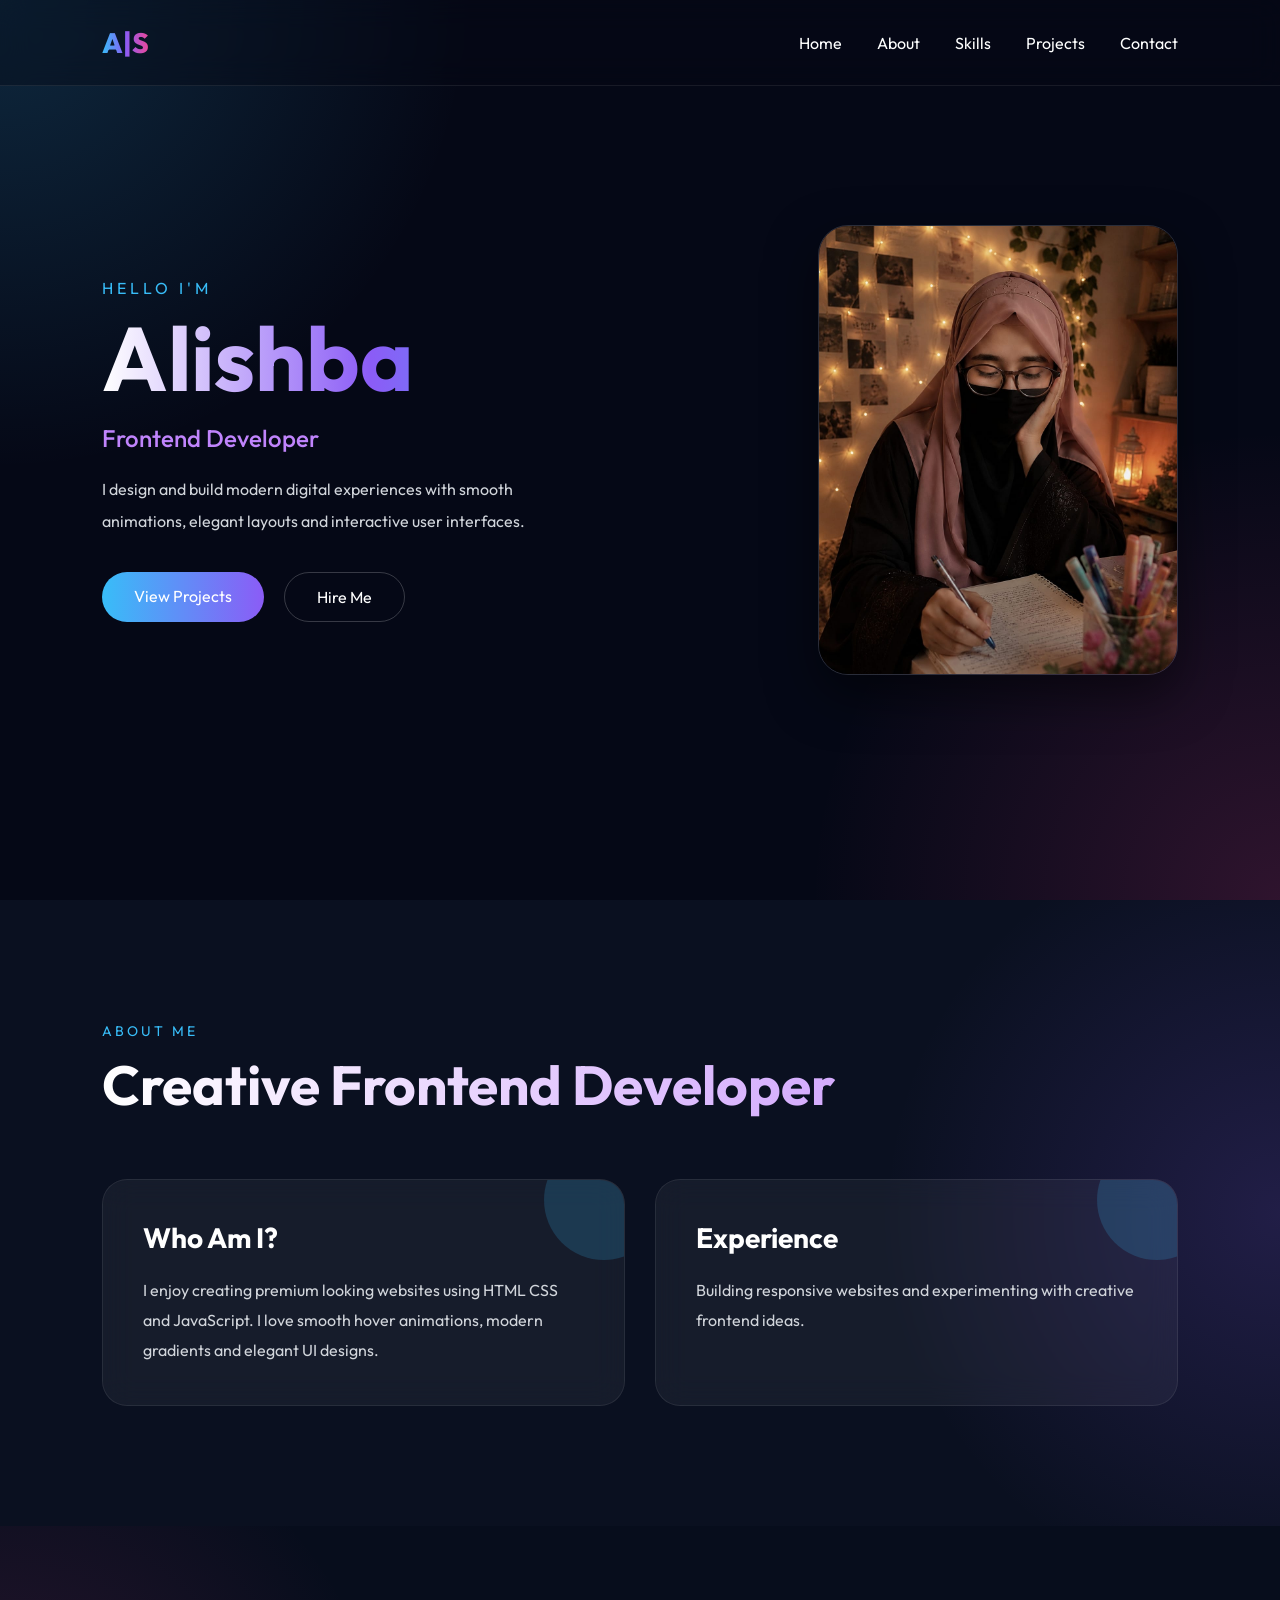
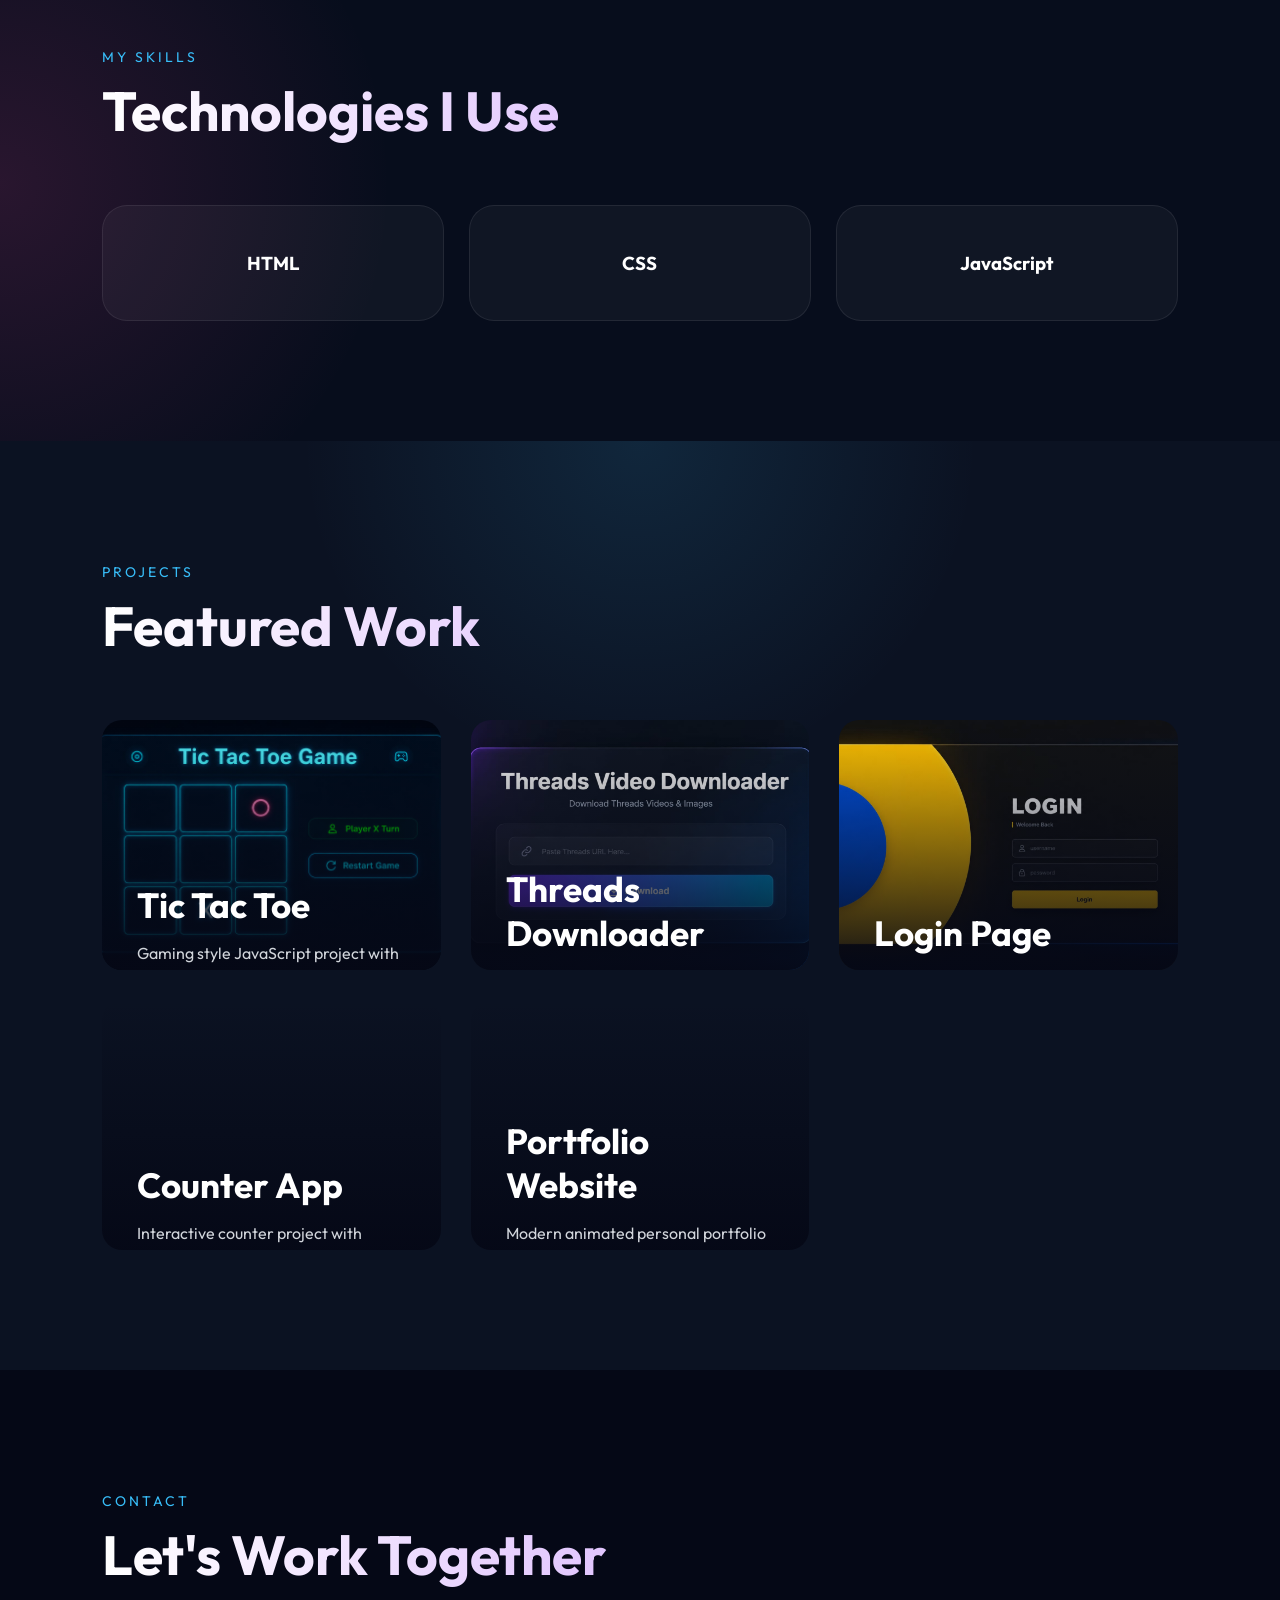
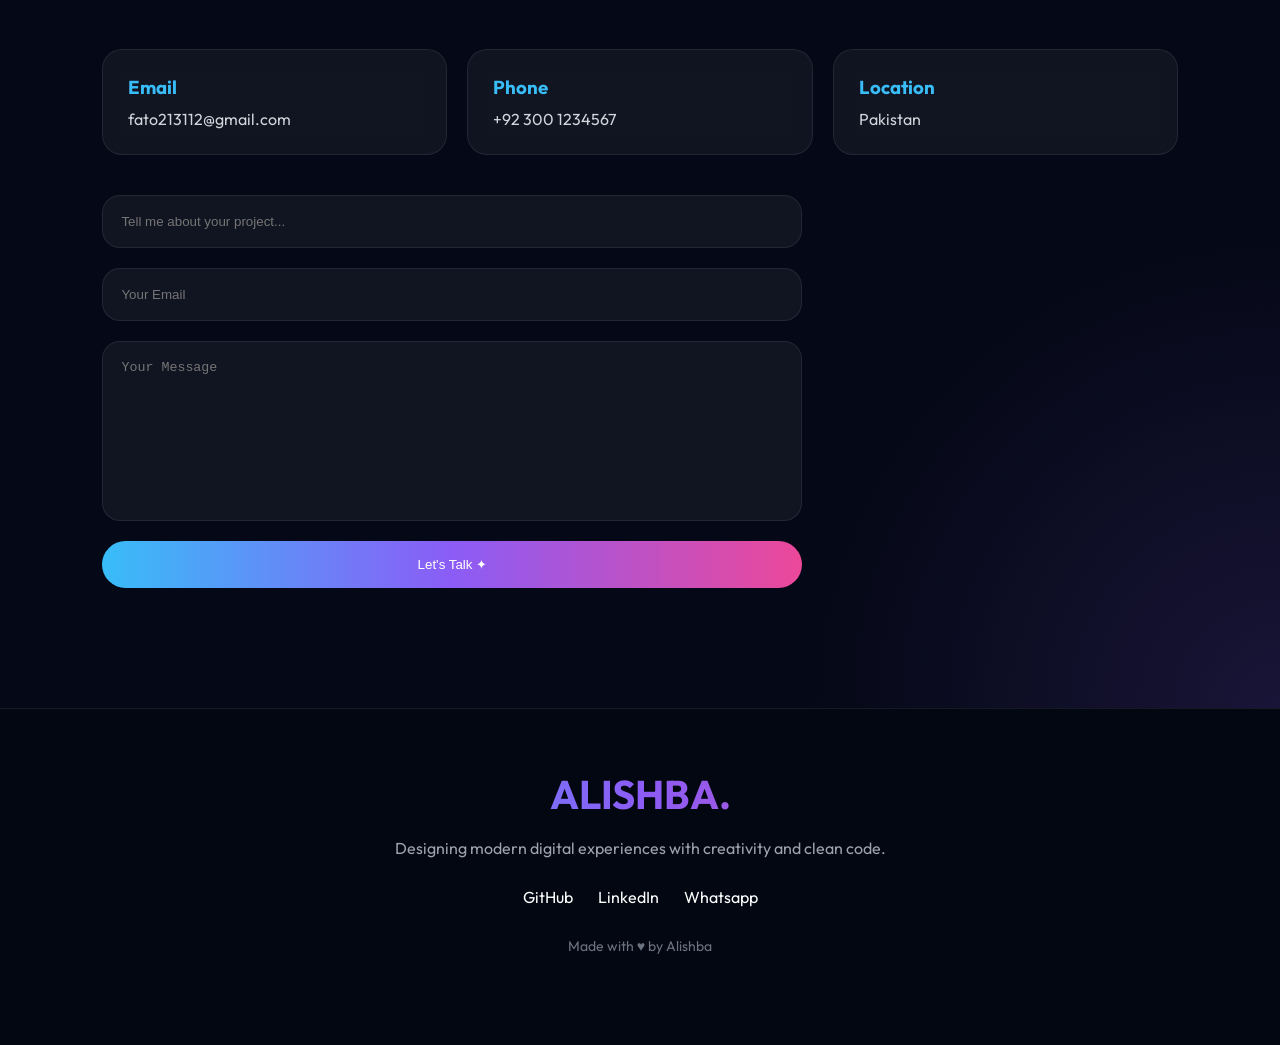
==== index.html @ 31138d95 "portfolio files added" ====
<!DOCTYPE html>
<html lang="en">
<head>
  <meta charset="UTF-8" />
  <meta name="viewport" content="width=device-width, initial-scale=1.0" />
  <title>Alishba Portfolio</title>

  <link rel="preconnect" href="https://fonts.googleapis.com">
  <link rel="preconnect" href="https://fonts.gstatic.com" crossorigin>
  <link href="https://fonts.googleapis.com/css2?family=Outfit:wght@300;400;500;600;700;800&display=swap" rel="stylesheet">

  <link rel="stylesheet" href="style.css" />
</head>
<body>

  <!-- BACKGROUND LINES -->
  <div class="grid-lines"></div>

  <!-- NAVBAR -->
  <nav>
    <h1 class="logo">A|S

</h1>

    <ul>
      <li><a href="#home">Home</a></li>
      <li><a href="#about">About</a></li>
      <li><a href="#skills">Skills</a></li>
      <li><a href="#projects">Projects</a></li>
      <li><a href="#contact">Contact</a></li>
    </ul>
  </nav>


  <!-- HERO -->
  <section class="hero" id="home">

    <div class="hero-text">
      <p class="small-text">HELLO I'M</p>

      <h1>Alishba</h1>

      <h2><span id="typing"></span></h2>

      <p class="hero-para">
        I design and build modern digital experiences with smooth animations,
        elegant layouts and interactive user interfaces.
      </p>

      <div class="hero-buttons">
        <a href="#projects" class="btn">View Projects</a>
        <a href="#contact" class="btn btn2">Hire Me</a>
      </div>
    </div>


    <div class="hero-image">
      <div class="image-box">
        <img src="image/portfolio img.jpeg" alt="portfolio image">
      </div>
    </div>

  </section>


  <!-- ABOUT -->
  <section class="about" id="about">

    <div class="section-title">
      <span>ABOUT ME</span>
      <h2>Creative Frontend Developer</h2>
    </div>

    <div class="about-container">

      <div class="about-card">
        <h3>Who Am I?</h3>

        <p>
          I enjoy creating premium looking websites using HTML CSS and JavaScript.
          I love smooth hover animations, modern gradients and elegant UI designs.
        </p>
      </div>


      <div class="about-card glass">
        <h3>Experience</h3>

        <p>
          Building responsive websites and experimenting with creative frontend ideas.
        </p>
      </div>

    </div>

  </section>


  <!-- SKILLS -->
  <section class="skills" id="skills">

    <div class="section-title">
      <span>MY SKILLS</span>
      <h2>Technologies I Use</h2>
    </div>


    <div class="skills-grid">

      <div class="skill-card">
        <h3>HTML</h3>
      </div>

      <div class="skill-card">
        <h3>CSS</h3>
      </div>

      <div class="skill-card">
        <h3>JavaScript</h3>
      </div>
    </div>

  </section>


  <!-- PROJECTS -->
  <section class="projects" id="projects">

    <div class="section-title">
      <span>PROJECTS</span>
      <h2>Featured Work</h2>
    </div>


    <div class="projects-grid">

      <div class="project-card card1">
        <div class="overlay"></div>

        <div class="project-content">
          <h3>Tic Tac Toe</h3>
          <p>Gaming style JavaScript project with modern UI.</p>
        </div>
      </div>


      <div class="project-card card2">
        <div class="overlay"></div>

        <div class="project-content">
          <h3>Threads Downloader</h3>
          <p>Responsive downloader application.</p>
        </div>
      </div>


      <div class="project-card card3">
        <div class="overlay"></div>

        <div class="project-content">
          <h3>Login Page</h3>
          <p>Glassmorphism authentication page.</p>
        </div>
      </div>


      <div class="project-card card4">
        <div class="overlay"></div>

        <div class="project-content">
          <h3>Counter App</h3>
          <p>Interactive counter project with smooth animations.</p>
        </div>
      </div>


      <div class="project-card card5">
        <div class="overlay"></div>

        <div class="project-content">
          <h3>Portfolio Website</h3>
          <p>Modern animated personal portfolio website.</p>
        </div>
      </div>

    </div>

  </section>


  <!-- CONTACT -->
  <section class="contact" id="contact">

    <div class="section-title">
      <span>CONTACT</span>
      <h2>Let's Work Together</h2>
    </div>

     <div class="contact-info">

    <div class="info-box">
        <h3>Email</h3>
        <p>fato213112@gmail.com</p>
    </div>

    <div class="info-box">
        <h3>Phone</h3>
        <p>+92 300 1234567</p>
    </div>

    <div class="info-box">
        <h3>Location</h3>
        <p>Pakistan</p>
    </div>

</div>
    <form class="contact-form" action="https://formsubmit.co/fato213112@gmail.com" method="POST">
      <input type="text" placeholder="Tell me about your project...">
      <input type="email" placeholder="Your Email">
      <textarea placeholder="Your Message"></textarea>

      <button type="submit">Let's Talk ✦</button>
    </form>

  </section>
  <footer>

    <h2>ALISHBA.</h2>

    <p>
        Designing modern digital experiences with creativity and clean code.
    </p>

    <div class="footer-links">

        <a href="">GitHub</a>
        <a href="">LinkedIn</a>
        <a href="">Whatsapp</a>

    </div>

    <p class="made">
        Made with ♥ by Alishba
    </p>

</footer>


  <script src="script.js"></script>
</body>
</html>
---- style.css ----
/* *{
    margin:0;
    padding:0;
    box-sizing:border-box;
}

html{
    scroll-behavior:smooth;
}

body{
    font-family:'Outfit',sans-serif;
    color:white;
    overflow-x:hidden;
    background:#050816;
} */


/* GRID LINES */

/* .grid-lines{
    position:fixed;
    width:100%;
    height:100%;
    background-image:
    linear-gradient(rgba(255,255,255,0.03) 1px, transparent 1px),
    linear-gradient(90deg, rgba(255,255,255,0.03) 1px, transparent 1px);

    background-size:60px 60px;

    z-index:-10;
} */


/* NAVBAR */

/* nav{
    width:100%;
    padding:25px 8%;

    display:flex;
    justify-content:space-between;
    align-items:center;

    position:fixed;
    top:0;

    backdrop-filter:blur(15px);

    background:rgba(5,8,22,0.4);

    border-bottom:1px solid rgba(255,255,255,0.08);

    z-index:1000;
}

.logo{
    font-size:28px;
    font-weight:800;

    background:linear-gradient(to right,#38bdf8,#8b5cf6,#ec4899);
    background-clip: text;
    -webkit-background-clip:text;
    -webkit-text-fill-color:transparent;
} */

/* nav ul{
    display:flex;
    gap:35px;
    list-style:none;
}

nav a{
    color:white;
    text-decoration:none;
    transition:0.4s;
    position:relative;
}

nav a::after{
    content:'';
    width:0%;
    height:2px;

    background:linear-gradient(to right,#38bdf8,#ec4899);

    position:absolute;
    left:0;
    bottom:-6px;

    transition:0.4s;
}

nav a:hover::after{ */
    /* width:100%; */
/* } */

/* nav a:hover{
    color:#38bdf8;
} */


/* HERO */

/* .hero{
    min-height:100vh;

    display:flex;
    justify-content:space-between;
    align-items:center;

    padding:120px 8%;

    background:
    radial-gradient(circle at top left, rgba(56,189,248,0.18), transparent 30%),
    radial-gradient(circle at bottom right, rgba(236,72,153,0.18), transparent 30%),
    #050816;
}

.hero-text{
    width:50%;
} */

/* .small-text{
    color:#38bdf8;
    letter-spacing:4px;
    margin-bottom:15px;
}

.hero-text h1{
    font-size:90px;
    line-height:90px;

    background:linear-gradient(to right,#ffffff,#8b5cf6,#38bdf8);
     background-clip: text;
    -webkit-background-clip:text;
    -webkit-text-fill-color:transparent;

    margin-bottom:20px;
}

.hero-text h2{
    color:#c084fc;
    margin-bottom:20px;
    font-weight:500;
}

.hero-para{
    width:85%;
    line-height:32px;
    color:#d1d5db;
    margin-bottom:35px;
}

.hero-buttons{
    display:flex;
    gap:20px;
}

.btn{
    padding:14px 32px;

    background:linear-gradient(to right,#38bdf8,#8b5cf6);

    border-radius:40px;

    text-decoration:none;
    color:white;

    transition:0.5s;

    position:relative;

    overflow:hidden;
}

.btn::before{
    content:'';

    width:0%;
    height:100%;

    background:rgba(255,255,255,0.15);

    position:absolute;
    top:0;
    left:-20%;

    transform:skewX(25deg);

    transition:0.6s;
}

.btn:hover::before{
    width:140%;
}

.btn:hover{
    transform:translateY(-8px) scale(1.05);

    box-shadow:0px 15px 35px rgba(56,189,248,0.35);
}

.btn2{
    background:transparent;
    border:1px solid rgba(255,255,255,0.2);
} */


/* HERO IMAGE */

/* .image-box{
    width:360px;
    height:450px;

    border-radius:30px;

    overflow:hidden;

    position:relative;

    transition:0.5s;

    border:1px solid rgba(255,255,255,0.15);

    box-shadow:0px 20px 50px rgba(0,0,0,0.5);
}

.image-box::before{
    content:'';

    position:absolute;
    inset:-3px;

    background:linear-gradient(45deg,#38bdf8,#8b5cf6,#ec4899);

    z-index:-1;

    filter:blur(20px);

    opacity:0;

    transition:0.5s;
}

.image-box:hover::before{
    opacity:1;
}

.image-box:hover{
    transform:translateY(-15px) rotate(-2deg);
}

.image-box img{
    width:100%;
    height:100%;
    object-fit:cover;
}
 */

/* SECTION COMMON */

/* section{
    padding:120px 8%;
}

.section-title span{
    color:#38bdf8;
    letter-spacing:3px;
    font-size:14px;
}

.section-title h2{
    font-size:55px;
    margin-top:10px;
    margin-bottom:60px;

    background:linear-gradient(to right,#ffffff,#c084fc);
    background-clip:text;
    -webkit-background-clip:text;
    -webkit-text-fill-color:transparent;
}
 */

/* ABOUT */

/* .about{
    background:
    radial-gradient(circle at right, rgba(139,92,246,0.18), transparent 30%),
    #0a1020;
}

.about-container{
    display:grid;
    grid-template-columns:repeat(auto-fit,minmax(300px,1fr));
    gap:30px;
}

.about-card{
    background:rgba(255,255,255,0.05);

    padding:40px;

    border-radius:25px;

    border:1px solid rgba(255,255,255,0.08);

    backdrop-filter:blur(15px);

    transition:0.5s;

    position:relative;

    overflow:hidden;
}

.about-card::before{
    content:'';

    position:absolute;

    width:120px;
    height:120px;

    background:rgba(56,189,248,0.18);

    border-radius:50%;

    top:-40px;
    right:-40px;

    transition:0.5s;
}

.about-card:hover::before{
    transform:scale(1.5);
}

.about-card:hover{
    transform:translateY(-12px);

    border-color:#38bdf8;
}

.about-card h3{
    margin-bottom:20px;
    font-size:28px;
}

.about-card p{
    color:#d1d5db;
    line-height:30px;
} */


/* SKILLS */

/* .skills{
    background:
    radial-gradient(circle at left, rgba(236,72,153,0.15), transparent 30%),
    #070d1c;
}

.skills-grid{
    display:grid;

    grid-template-columns:repeat(auto-fit,minmax(220px,1fr));

    gap:25px;
}

.skill-card{
    padding:45px;

    text-align:center;

    background:rgba(255,255,255,0.04);

    border-radius:25px;

    border:1px solid rgba(255,255,255,0.08);

    transition:0.5s;

    position:relative;

    overflow:hidden;
}

.skill-card::before{
    content:'';

    position:absolute;
    inset:0;

    background:linear-gradient(135deg, rgba(56,189,248,0.12), rgba(139,92,246,0.12));

    opacity:0;

    transition:0.5s;
}

.skill-card:hover::before{
    opacity:1;
}

.skill-card:hover{
    transform:translateY(-15px) rotate(2deg);

    box-shadow:0px 20px 40px rgba(56,189,248,0.18);
}

.skill-card h3{
    position:relative;
    z-index:2;
} */


/* PROJECTS */

/* .projects{
    background:
    radial-gradient(circle at top, rgba(56,189,248,0.12), transparent 30%),
    #0b1222;
}

.projects-grid{
    display:grid;
    grid-template-columns:repeat(auto-fit,minmax(320px,1fr));
    gap:30px;
}

.project-card{
    height:420px;

    border-radius:30px;

    overflow:hidden;

    position:relative;

    display:flex;
    align-items:end;

    transition:0.6s;

    cursor:pointer;
}

.project-card:hover{
    transform:translateY(-18px) scale(1.03);
}

.card1{
    background:url('https://images.unsplash.com/photo-1511512578047-dfb367046420?q=80&w=1200&auto=format&fit=crop') center/cover;
}

.card2{
    background:url('https://images.unsplash.com/photo-1516321318423-f06f85e504b3?q=80&w=1200&auto=format&fit=crop') center/cover;
}

.card3{
    background:url('https://images.unsplash.com/photo-1555066931-4365d14bab8c?q=80&w=1200&auto=format&fit=crop') center/cover;
}

.overlay{
    position:absolute;
    inset:0;

    background:linear-gradient(to top, rgba(5,8,22,0.95), transparent);
}

.project-content{
    position:relative;
    z-index:2;

    padding:35px;

    transform:translateY(60px);

    transition:0.5s;
}

.project-card:hover .project-content{
    transform:translateY(0px);
}

.project-content h3{
    font-size:35px;
    margin-bottom:12px;
}

.project-content p{
    color:#d1d5db;
    line-height:28px;
}
 */

/* CONTACT */

/* .contact{
    background:
    radial-gradient(circle at bottom right, rgba(139,92,246,0.15), transparent 30%),
    #050816;
}

.contact-form{
    width:100%;
    max-width:700px;

    display:flex;
    flex-direction:column;
    gap:20px;
}

.contact-form input,
.contact-form textarea{
    padding:18px;

    background:rgba(255,255,255,0.05);

    border:none;

    border-radius:18px;

    color:white;

    outline:none;

    border:1px solid rgba(255,255,255,0.08);

    transition:0.4s;
}

.contact-form input:focus,
.contact-form textarea:focus{
    border-color:#38bdf8;

    box-shadow:0px 0px 25px rgba(56,189,248,0.18);
}

.contact-form textarea{
    height:180px;
    resize:none;
}

.contact-form button{
    padding:16px;

    border:none;

    border-radius:40px;

    background:linear-gradient(to right,#38bdf8,#8b5cf6,#ec4899);

    color:white;

    cursor:pointer;

    transition:0.5s;
}

.contact-form button:hover{
    transform:translateY(-8px);

    box-shadow:0px 15px 35px rgba(139,92,246,0.35);
}
 */

/* RESPONSIVE */

/* @media(max-width:900px){

    .hero{
        flex-direction:column-reverse;
        text-align:center;
    }

    .hero-text{
        width:100%;
    }

    .hero-para{
        width:100%;
    }

    .hero-buttons{
        justify-content:center;
    }

    .hero-text h1{
        font-size:70px;
        line-height:70px;
    }

    nav ul{
        display:none;
    }
}
 */





*{
    margin:0;
    padding:0;
    box-sizing:border-box;
}

html{
    scroll-behavior:smooth;
}

body{
    font-family:'Outfit',sans-serif;
    color:white;
    overflow-x:hidden;
    background:#050816;
}


/* GRID LINES */

.grid-lines{
    position:fixed;
    width:100%;
    height:100%;
    background-image:
    linear-gradient(rgba(255,255,255,0.03) 1px, transparent 1px),
    linear-gradient(90deg, rgba(255,255,255,0.03) 1px, transparent 1px);

    background-size:60px 60px;

    z-index:-10;
}


/* NAVBAR */

nav{
    width:100%;
    padding:25px 8%;

    display:flex;
    justify-content:space-between;
    align-items:center;

    position:fixed;
    top:0;

    backdrop-filter:blur(15px);

    background:rgba(5,8,22,0.4);

    border-bottom:1px solid rgba(255,255,255,0.08);

    z-index:1000;
}

.logo{
    font-size:28px;
    font-weight:800;

    background:linear-gradient(to right,#38bdf8,#8b5cf6,#ec4899);
    background-clip: text;
    -webkit-background-clip:text;
    -webkit-text-fill-color:transparent;
}

nav ul{
    display:flex;
    gap:35px;
    list-style:none;
}

nav a{
    color:white;
    text-decoration:none;
    transition:0.4s;
    position:relative;
}

nav a::after{
    content:'';
    width:0%;
    height:2px;

    background:linear-gradient(to right,#38bdf8,#ec4899);

    position:absolute;
    left:0;
    bottom:-6px;

    transition:0.4s;
}

nav a:hover::after{
    width:100%;
}

nav a:hover{
    color:#38bdf8;
}


/* HERO */

.hero{
    min-height:100vh;

    display:flex;
    justify-content:space-between;
    align-items:center;

    padding:120px 8%;

    background:
    radial-gradient(circle at top left, rgba(56,189,248,0.18), transparent 30%),
    radial-gradient(circle at bottom right, rgba(236,72,153,0.18), transparent 30%),
    #050816;
}

.hero-text{
    width:50%;
}

.small-text{
    color:#38bdf8;
    letter-spacing:4px;
    margin-bottom:15px;
}

.hero-text h1{
    font-size:90px;
    line-height:90px;

    background:linear-gradient(to right,#ffffff,#8b5cf6,#38bdf8);
    background-clip: text;
    -webkit-background-clip:text;
    -webkit-text-fill-color:transparent;

    margin-bottom:20px;
}

.hero-text h2{
    color:#c084fc;
    margin-bottom:20px;
    font-weight:500;
}

.hero-para{
    width:85%;
    line-height:32px;
    color:#d1d5db;
    margin-bottom:35px;
}

.hero-buttons{
    display:flex;
    gap:20px;
}

.btn{
    padding:14px 32px;

    background:linear-gradient(to right,#38bdf8,#8b5cf6);

    border-radius:40px;

    text-decoration:none;
    color:white;

    transition:0.5s;

    position:relative;

    overflow:hidden;
}

.btn::before{
    content:'';

    width:0%;
    height:100%;

    background:rgba(255,255,255,0.15);

    position:absolute;
    top:0;
    left:-20%;

    transform:skewX(25deg);

    transition:0.6s;
}

.btn:hover::before{
    width:140%;
}

.btn:hover{
    transform:translateY(-8px) scale(1.05);

    box-shadow:0px 15px 35px rgba(56,189,248,0.35);
}

.btn2{
    background:transparent;
    border:1px solid rgba(255,255,255,0.2);
}


/* HERO IMAGE */

.image-box{
    width:360px;
    height:450px;

    border-radius:30px;

    overflow:hidden;

    position:relative;

    transition:0.5s;

    border:1px solid rgba(255,255,255,0.15);

    box-shadow:0px 20px 50px rgba(0,0,0,0.5);
}

.image-box::before{
    content:'';

    position:absolute;
    inset:-3px;

    background:linear-gradient(45deg,#38bdf8,#8b5cf6,#ec4899);

    z-index:-1;

    filter:blur(20px);

    opacity:0;

    transition:0.5s;
}

.image-box:hover::before{
    opacity:1;
}

.image-box:hover{
    transform:translateY(-15px) rotate(-2deg);
}

.image-box img{
    width:100%;
    height:100%;
    object-fit:cover;
}


/* SECTION COMMON */

section{
    padding:120px 8%;
}

.section-title span{
    color:#38bdf8;
    letter-spacing:3px;
    font-size:14px;
}

.section-title h2{
    font-size:55px;
    margin-top:10px;
    margin-bottom:60px;

    background:linear-gradient(to right,#ffffff,#c084fc);
     background-clip: text;
    -webkit-background-clip:text;
    -webkit-text-fill-color:transparent;
}


/* ABOUT */

.about{
    background:
    radial-gradient(circle at right, rgba(139,92,246,0.18), transparent 30%),
    #0a1020;
}

.about-container{
    display:grid;
    grid-template-columns:repeat(auto-fit,minmax(300px,1fr));
    gap:30px;
}

.about-card{
    background:rgba(255,255,255,0.05);

    padding:40px;

    border-radius:25px;

    border:1px solid rgba(255,255,255,0.08);

    backdrop-filter:blur(15px);

    transition:0.5s;

    position:relative;

    overflow:hidden;
}

.about-card::before{
    content:'';

    position:absolute;

    width:120px;
    height:120px;

    background:rgba(56,189,248,0.18);

    border-radius:50%;

    top:-40px;
    right:-40px;

    transition:0.5s;
}

.about-card:hover::before{
    transform:scale(1.5);
}

.about-card:hover{
    transform:translateY(-12px);

    border-color:#38bdf8;
}

.about-card h3{
    margin-bottom:20px;
    font-size:28px;
}

.about-card p{
    color:#d1d5db;
    line-height:30px;
}


/* SKILLS */

.skills{
    background:
    radial-gradient(circle at left, rgba(236,72,153,0.15), transparent 30%),
    #070d1c;
}

.skills-grid{
    display:grid;

    grid-template-columns:repeat(auto-fit,minmax(220px,1fr));

    gap:25px;
}

.skill-card{
    padding:45px;

    text-align:center;

    background:rgba(255,255,255,0.04);

    border-radius:25px;

    border:1px solid rgba(255,255,255,0.08);

    transition:0.5s;

    position:relative;

    overflow:hidden;
}

.skill-card::before{
    content:'';

    position:absolute;
    inset:0;

    background:linear-gradient(135deg, rgba(56,189,248,0.12), rgba(139,92,246,0.12));

    opacity:0;

    transition:0.5s;
}

.skill-card:hover::before{
    opacity:1;
}

.skill-card:hover{
    transform:translateY(-15px) rotate(2deg);

    box-shadow:0px 20px 40px rgba(56,189,248,0.18);
}

.skill-card h3{
    position:relative;
    z-index:2;
}


/* PROJECTS */

.projects{
    background:
    radial-gradient(circle at top, rgba(56,189,248,0.12), transparent 30%),
    #0b1222;
}

.projects-grid{
    display:grid;
    grid-template-columns:repeat(auto-fit,minmax(320px,1fr));
    gap:30px;
}

.project-card{
    height:250px;
    width: 100%;
    object-fit: cover;
    border-radius:20px;
    
    overflow:hidden;

    position:relative;

    display:flex;
    align-items:end;

    transition:0.6s;

    cursor:pointer;
}

.project-card:hover{
    transform:translateY(-18px) scale(1.03);
}

.card1{
    background:url(image/game\ portfolio.jpeg) center/cover;
}

.card2{
    background:url(image/threads\ portfolio.jpeg) center/cover;
}

.card3{
    background:url(image/login\ portfolio.jpeg) center/cover;
}

.card4{
    background:url('https://images.unsplash.com/photo-1515879218367-8466d910aaa4?q=80&w=1200&auto=format&fit=crop') center/cover;
}

.card5{
    background:url('https://images.unsplash.com/photo-1498050108023-c5249f4df085?q=80&w=1200&auto=format&fit=crop') center/cover;
}

.overlay{
    position:absolute;
    inset:0;

    background:linear-gradient(to top, rgba(5,8,22,0.95), transparent);
}

.project-content{
    position:relative;
    z-index:2;

    padding:35px;

    transform:translateY(60px);

    transition:0.5s;
}

.project-card:hover .project-content{
    transform:translateY(0px);
}

.project-content h3{
    font-size:35px;
    margin-bottom:12px;
}

.project-content p{
    color:#d1d5db;
    line-height:28px;
}


/* CONTACT */

.contact{
    background:
    radial-gradient(circle at bottom right, rgba(139,92,246,0.15), transparent 30%),
    #050816;
}

.contact-form{
    width:100%;
    max-width:700px;

    display:flex;
    flex-direction:column;
    gap:20px;
}

.contact-form input,
.contact-form textarea{
    padding:18px;

    background:rgba(255,255,255,0.05);

    border:none;

    border-radius:18px;

    color:white;

    outline:none;

    border:1px solid rgba(255,255,255,0.08);

    transition:0.4s;
}

.contact-form input:focus,
.contact-form textarea:focus{
    border-color:#38bdf8;

    box-shadow:0px 0px 25px rgba(56,189,248,0.18);
}

.contact-form textarea{
    height:180px;
    resize:none;
}

.contact-form button{
    padding:16px;

    border:none;

    border-radius:40px;

    background:linear-gradient(to right,#38bdf8,#8b5cf6,#ec4899);

    color:white;

    cursor:pointer;

    transition:0.5s;
}
.contact-info{
    display:grid;

    grid-template-columns:repeat(auto-fit,minmax(220px,1fr));

    gap:20px;

    margin-bottom:40px;
}

.info-box{
    background:rgba(255,255,255,0.05);

    padding:25px;

    border-radius:20px;

    border:1px solid rgba(255,255,255,0.08);

    transition:0.5s;

    backdrop-filter:blur(10px);
}

.info-box:hover{
    transform:translateY(-10px);

    border-color:#38bdf8;

    box-shadow:0px 15px 35px rgba(56,189,248,0.2);
}

.info-box h3{
    margin-bottom:10px;

    color:#38bdf8;
}

.info-box p{
    color:#d1d5db;
}
.contact-form button:hover{
    transform:translateY(-8px);

    box-shadow:0px 15px 35px rgba(139,92,246,0.35);
}

footer{
    padding:60px 8%;

    text-align:center;

    background:#030712;

    border-top:1px solid rgba(255,255,255,0.08);
}

footer h2{
    font-size:40px;

    margin-bottom:15px;

    background:linear-gradient(to right,#38bdf8,#8b5cf6,#ec4899);
    background-clip: text;
    -webkit-background-clip:text;

    -webkit-text-fill-color:transparent;
}

footer p{
    color:#9ca3af;

    margin-bottom:25px;

    line-height:28px;
}

.footer-links{
    display:flex;

    justify-content:center;

    gap:25px;

    margin-bottom:25px;
}

.footer-links a{
    color:white;

    text-decoration:none;

    transition:0.4s;
}

.footer-links a:hover{
    color:#38bdf8;

    transform:translateY(-5px);
}

.made{
    font-size:14px;

    color:#6b7280;
}
/* RESPONSIVE */

@media(max-width:900px){

    .hero{
        flex-direction:column-reverse;
        text-align:center;
    }

    .hero-text{
        width:100%;
    }

    .hero-para{
        width:100%;
    }

    .hero-buttons{
        justify-content:center;
    }

    .hero-text h1{
        font-size:70px;
        line-height:70px;
    }

    nav ul{
        display:none;
    }
}
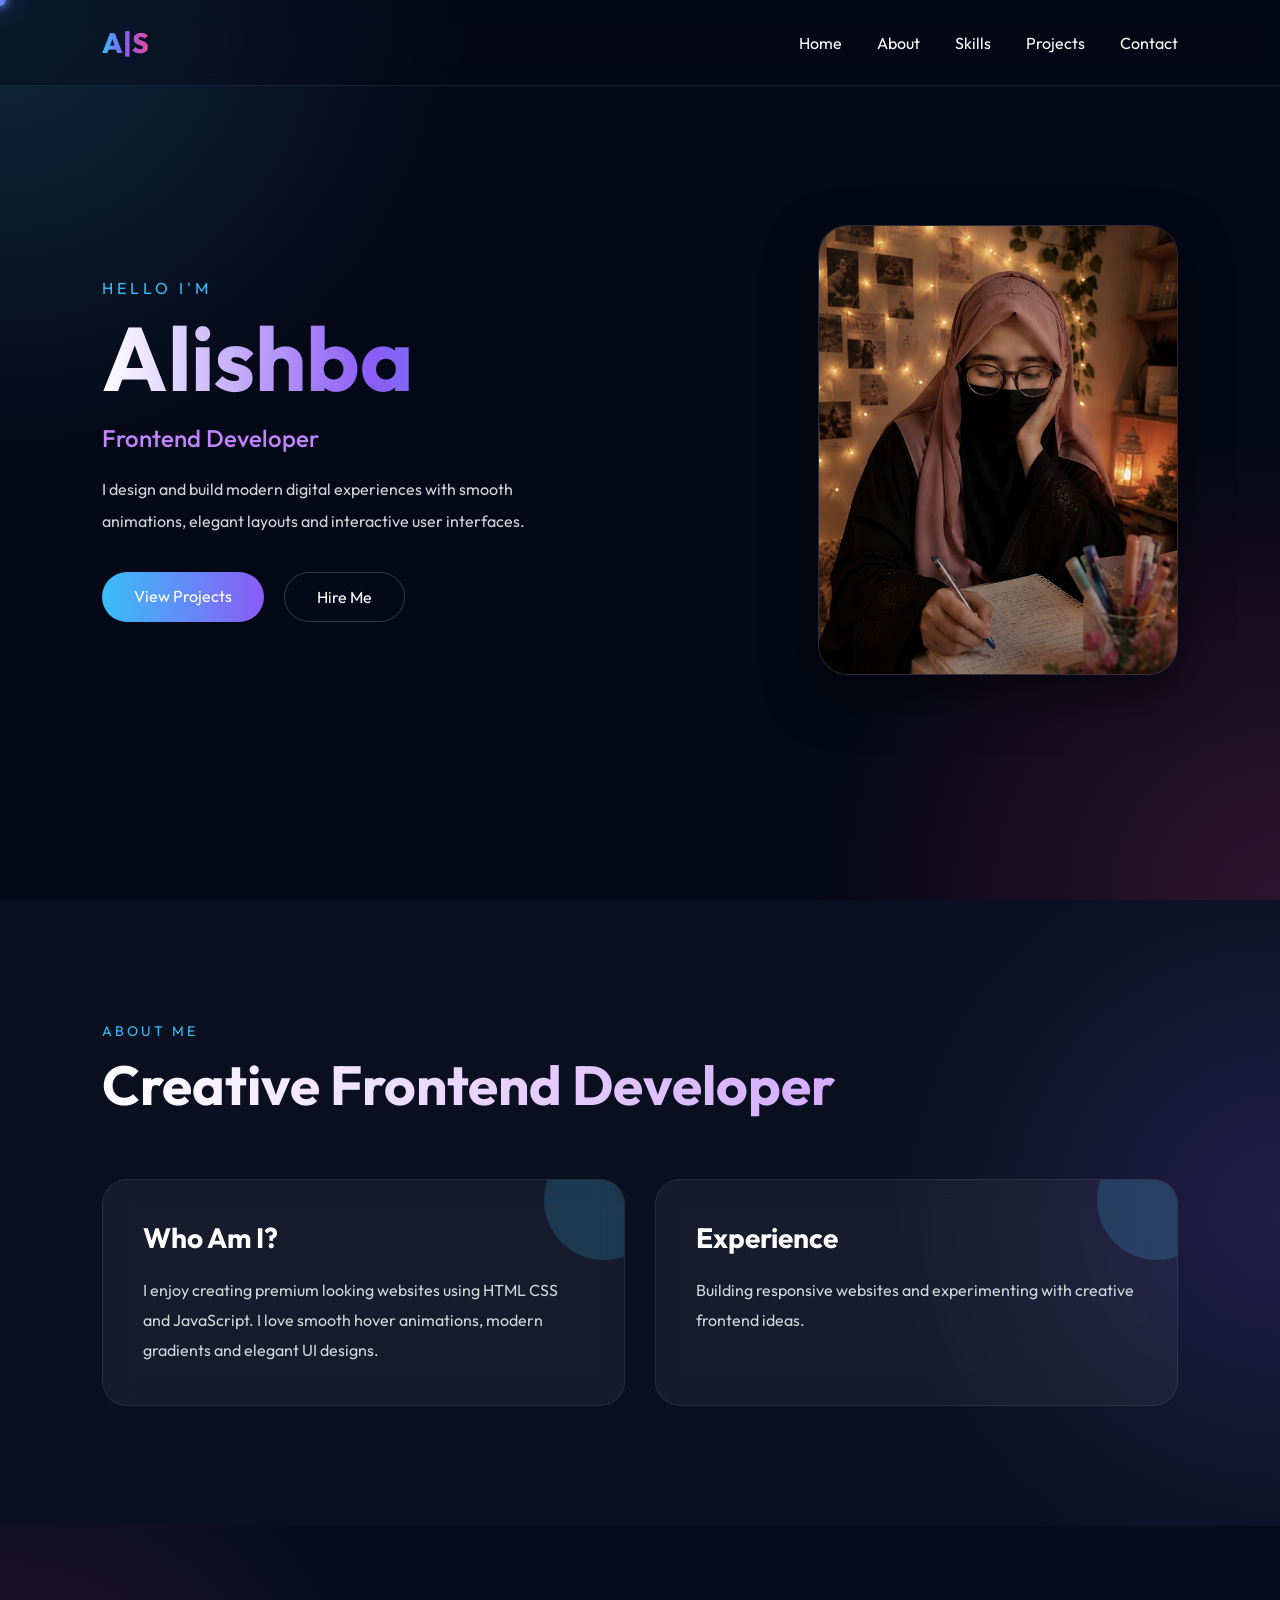
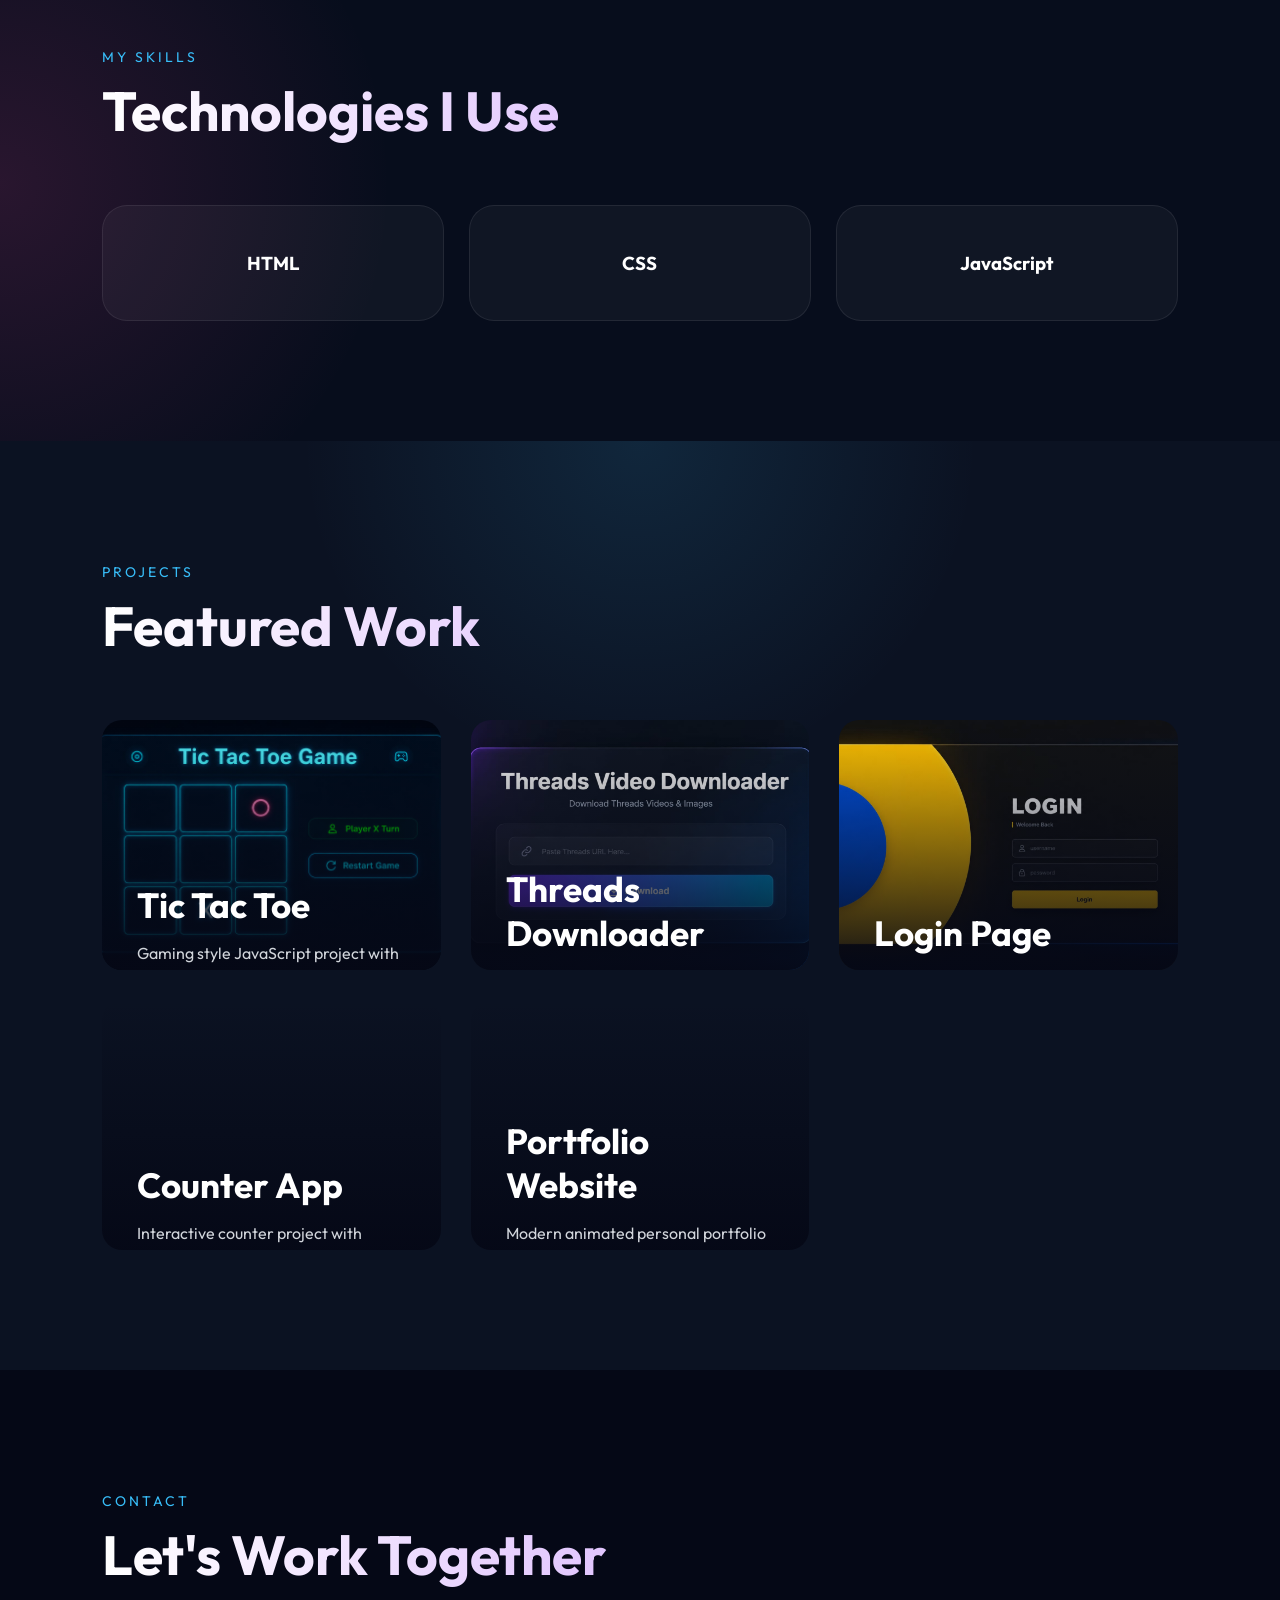
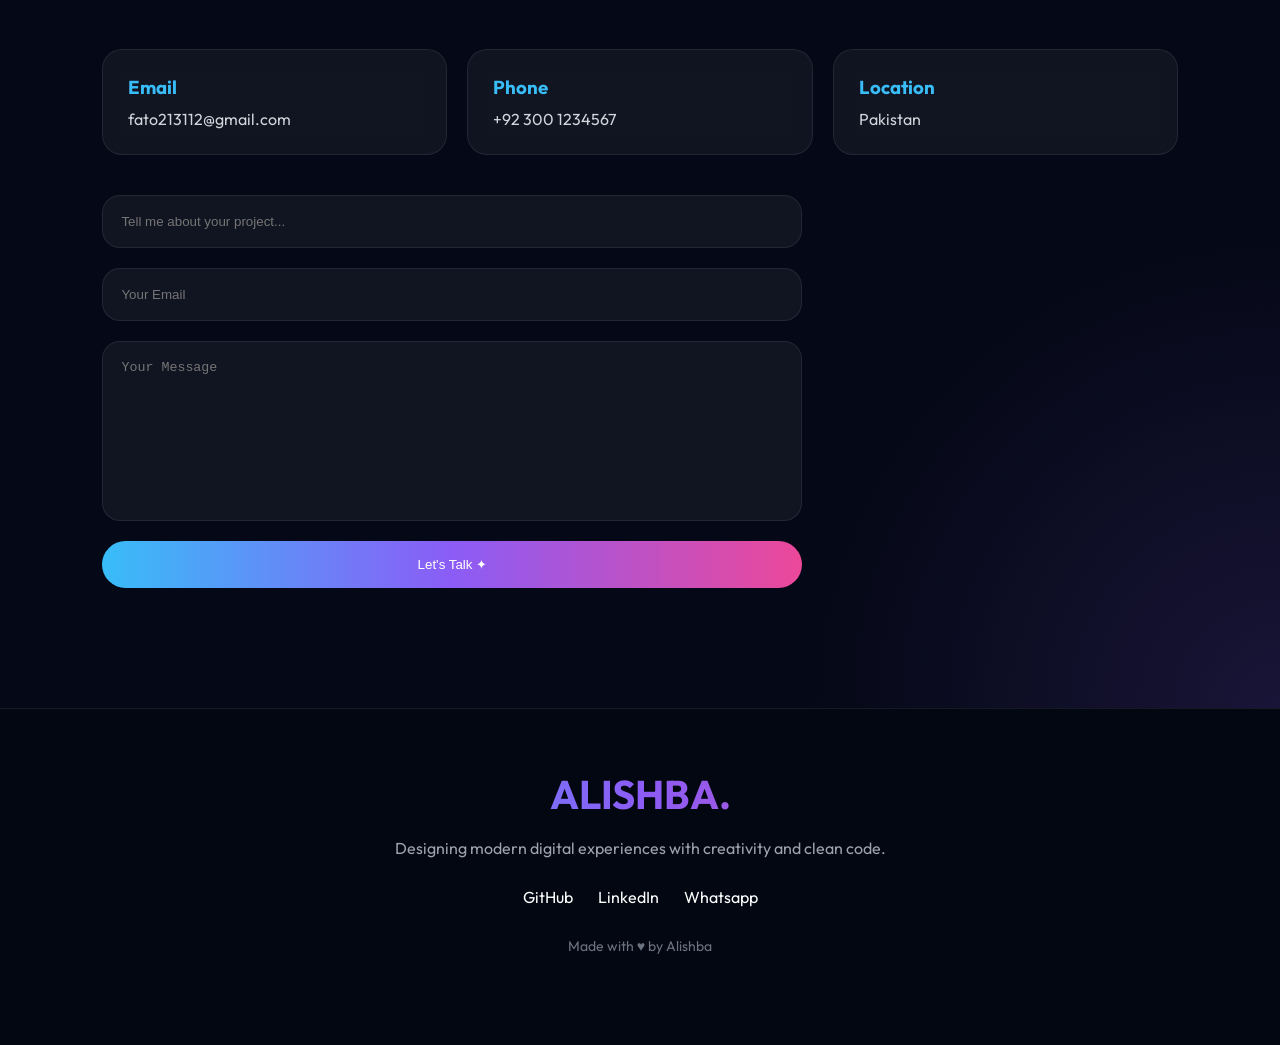
==== commit e9869cea: "updated project" ====
--- a/index.html
+++ b/index.html
@@ -15,13 +15,11 @@
 
   <!-- BACKGROUND LINES -->
   <div class="grid-lines"></div>
-
+   <div class="cursor-dot"></div>
   <!-- NAVBAR -->
   <nav>
-    <h1 class="logo">A|S
-
-</h1>
-
+     <h1 class="logo">A|S
+   </h1>
     <ul>
       <li><a href="#home">Home</a></li>
       <li><a href="#about">About</a></li>
--- a/style.css
+++ b/style.css
@@ -619,6 +619,36 @@
     overflow-x:hidden;
     background:#050816;
 }
+.cursor-dot{
+
+    width:12px;
+    height:12px;
+
+    background:linear-gradient(to right,#38bdf8,#8b5cf6);
+
+    border-radius:50%;
+
+    position:fixed;
+    cursor: pointer;
+    top:0;
+    left:0;
+
+    transform:translate(-50%,-50%);
+
+    pointer-events:none;
+
+    z-index:9999;
+
+    box-shadow:
+    0 0 10px #38bdf8,
+    0 0 25px #8b5cf6;
+
+    transition:
+    transform 0.08s linear,
+    width 0.3s,
+    height 0.3s;
+
+}
 
 
 /* GRID LINES */
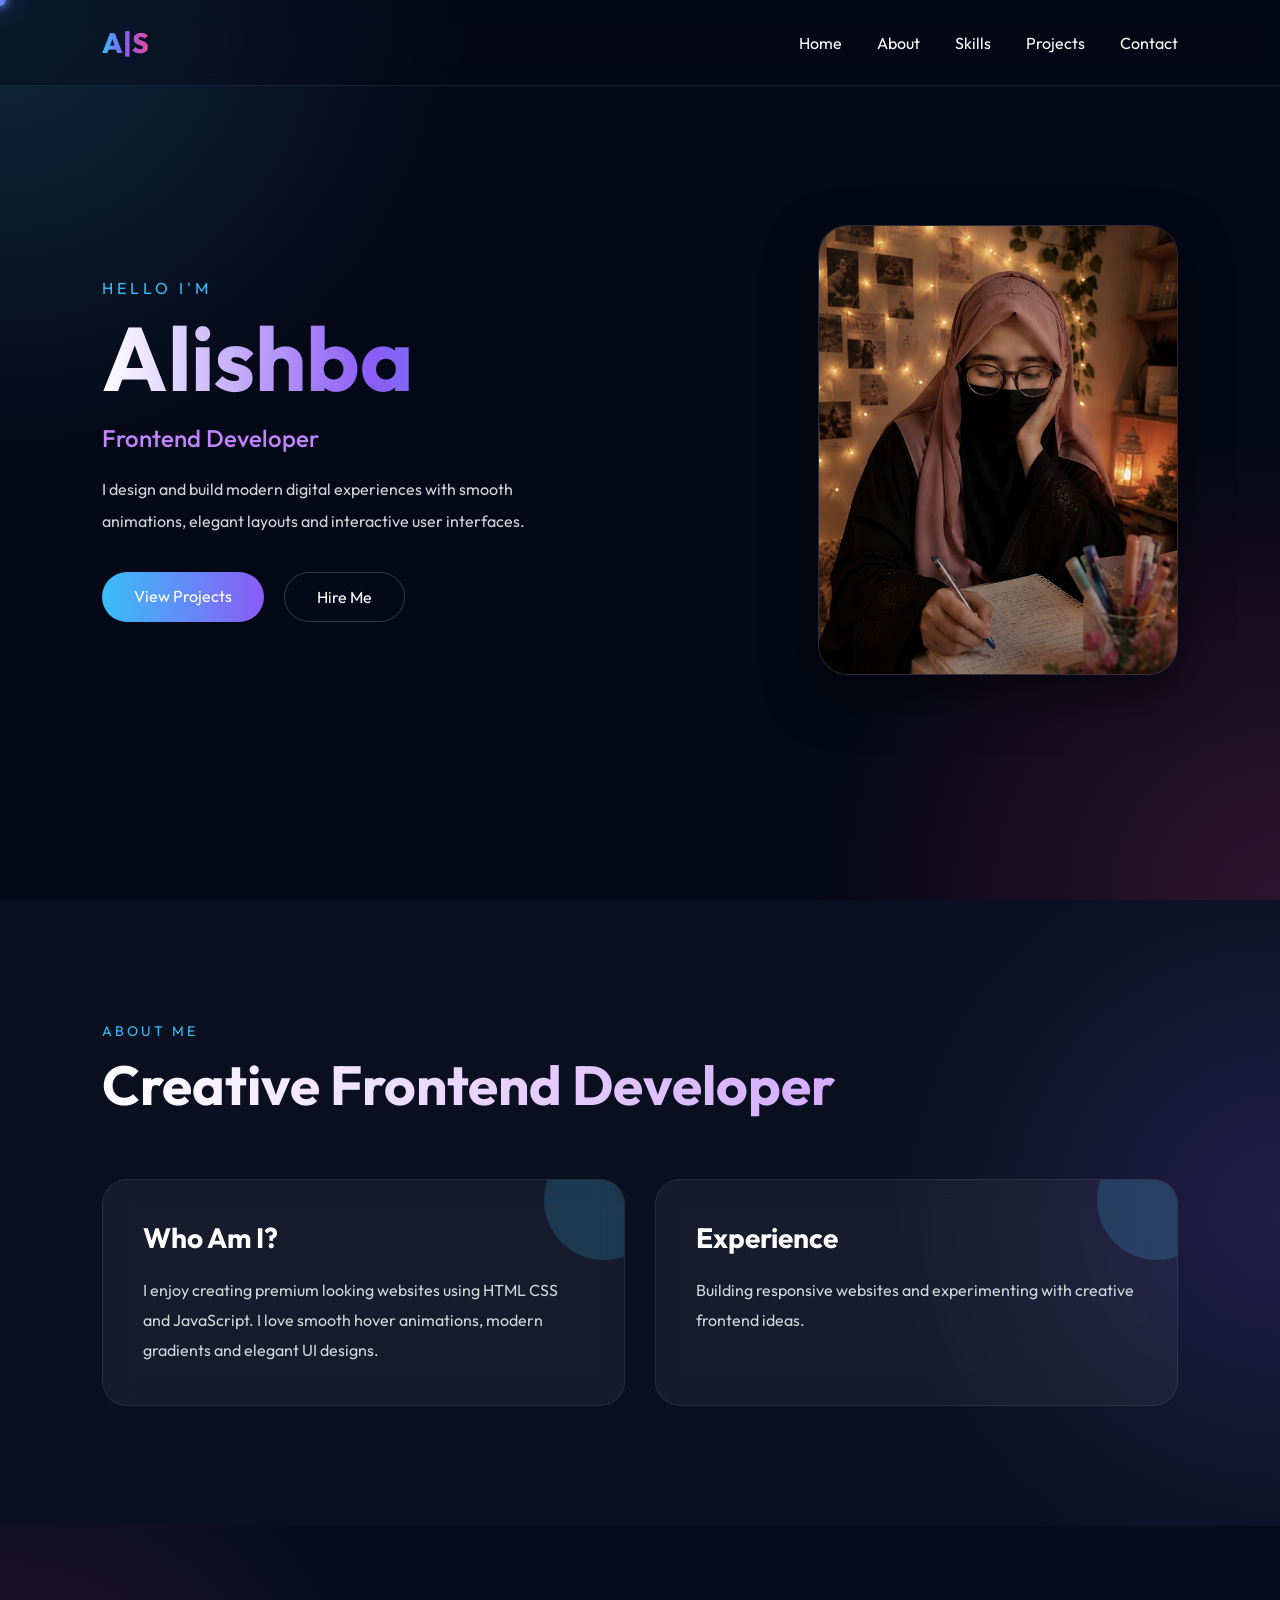
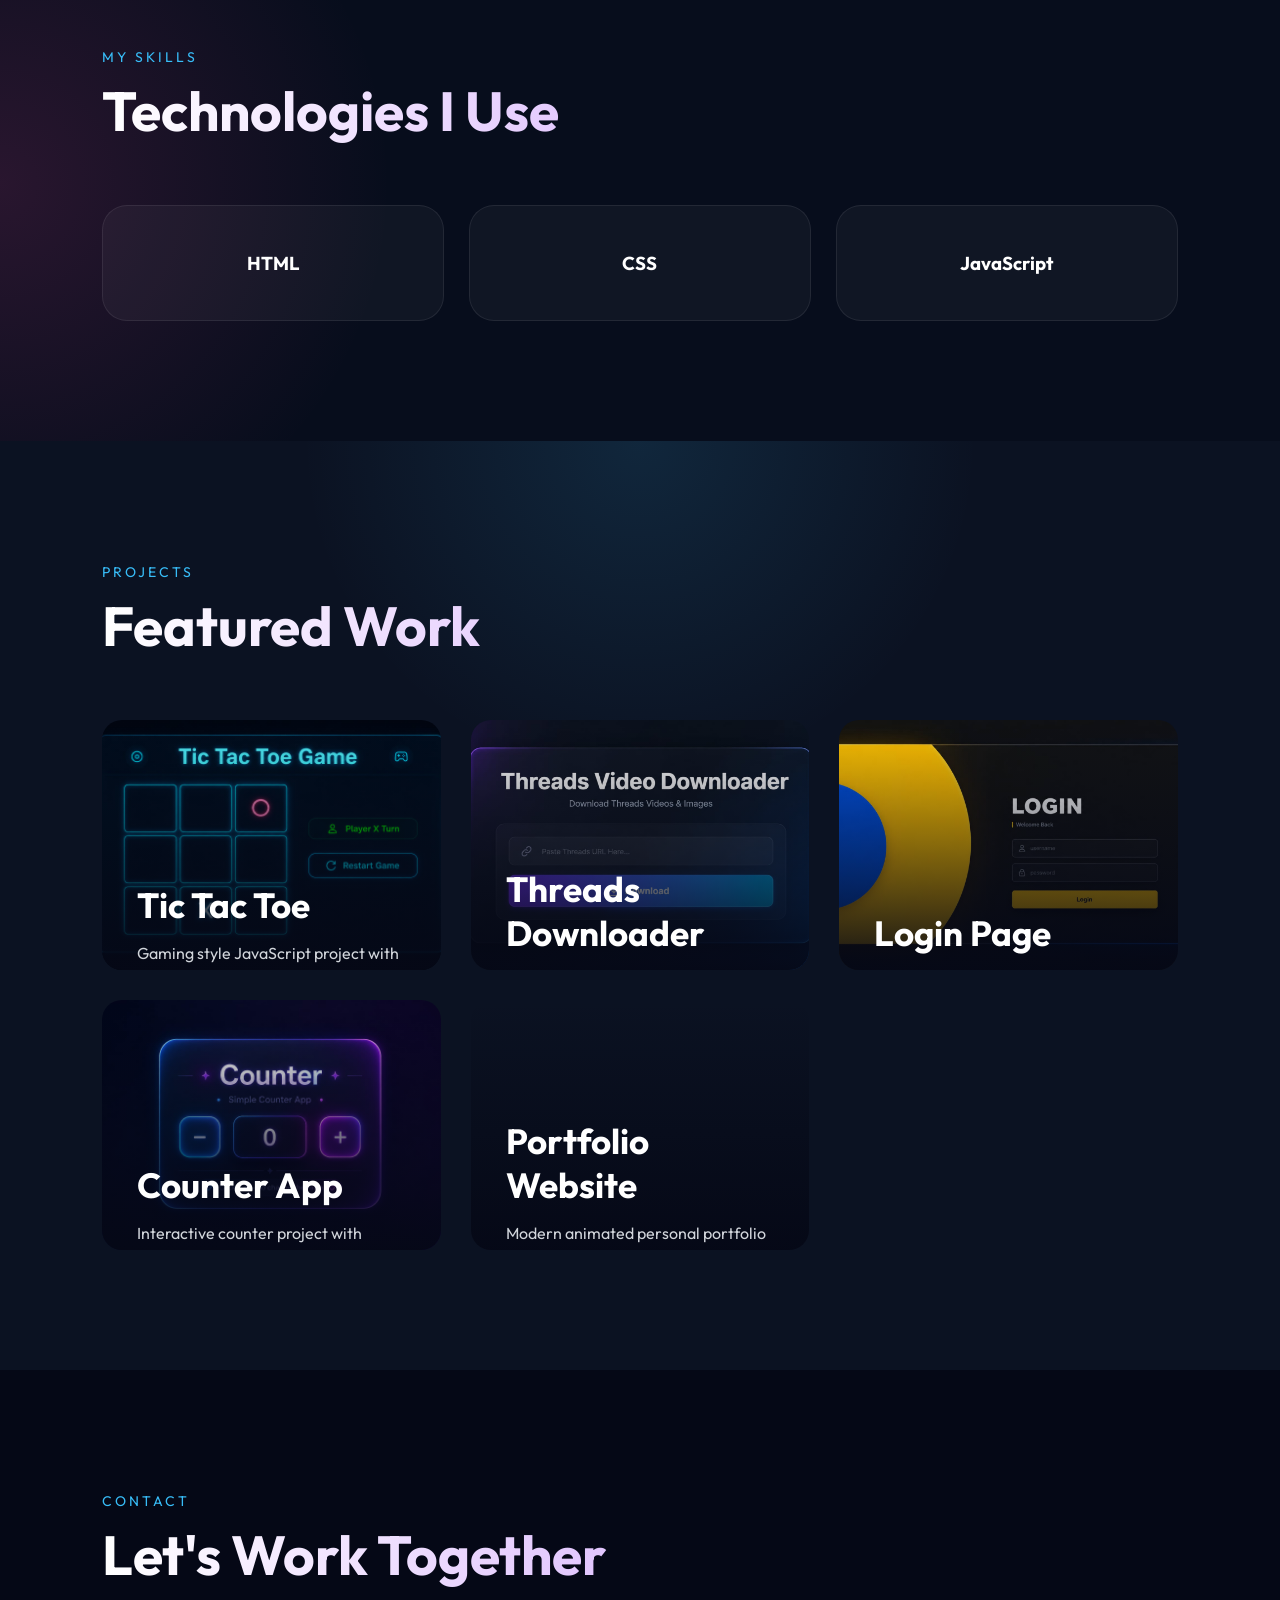
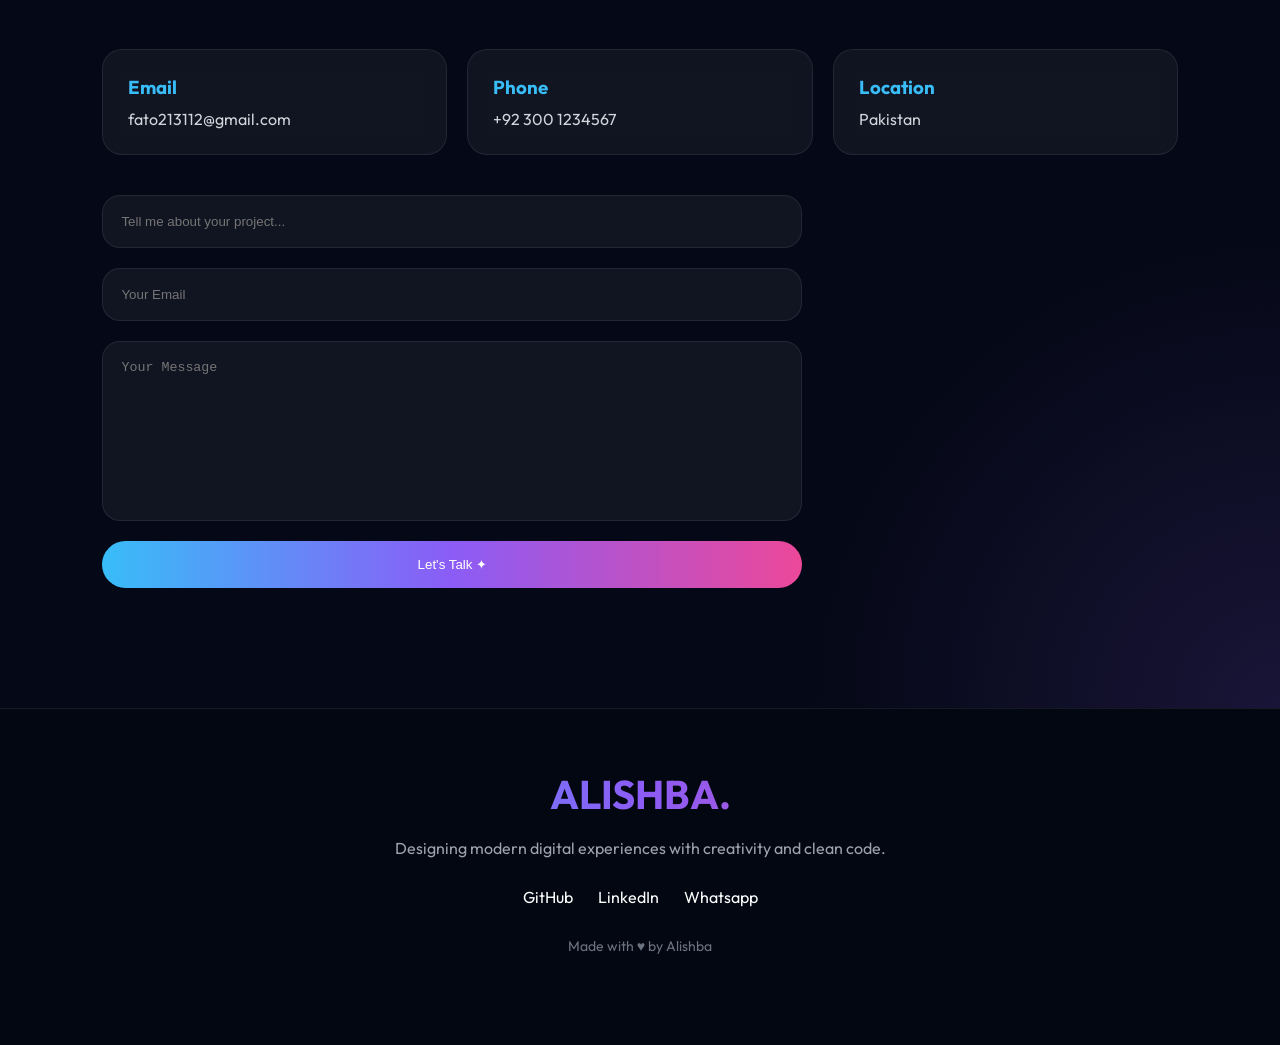
==== commit b3d77599: "update project" ====
--- a/index.html
+++ b/index.html
@@ -131,17 +131,18 @@
 
 
     <div class="projects-grid">
-
+      <a href="game.html" target="_blank" class="project-link">
       <div class="project-card card1">
         <div class="overlay"></div>
 
         <div class="project-content">
           <h3>Tic Tac Toe</h3>
-          <p>Gaming style JavaScript project with modern UI.</p>
-        </div>
-      </div>
-
-
+          <p>Gaming style JavaScript project with modern Design.</p>
+        </div>
+      </div>
+     </a>
+
+       <a href="threads.html" target="_blank" class="project-link">
       <div class="project-card card2">
         <div class="overlay"></div>
 
@@ -150,18 +151,19 @@
           <p>Responsive downloader application.</p>
         </div>
       </div>
-
-
+     </a>
+       
+     <a href="login.html" target="_blank" class="project-link">
       <div class="project-card card3">
         <div class="overlay"></div>
-
+       
         <div class="project-content">
           <h3>Login Page</h3>
           <p>Glassmorphism authentication page.</p>
         </div>
       </div>
-
-
+      </a>
+      <a href="counter.html" target="_blank" class="project-link">
       <div class="project-card card4">
         <div class="overlay"></div>
 
@@ -170,8 +172,8 @@
           <p>Interactive counter project with smooth animations.</p>
         </div>
       </div>
-
-
+    </a>
+        <a href="index.html" target="_blank" class="project-link">
       <div class="project-card card5">
         <div class="overlay"></div>
 
@@ -180,7 +182,7 @@
           <p>Modern animated personal portfolio website.</p>
         </div>
       </div>
-
+        </a>
     </div>
 
   </section>
--- a/style.css
+++ b/style.css
@@ -1,608 +1,3 @@
-/* *{
-    margin:0;
-    padding:0;
-    box-sizing:border-box;
-}
-
-html{
-    scroll-behavior:smooth;
-}
-
-body{
-    font-family:'Outfit',sans-serif;
-    color:white;
-    overflow-x:hidden;
-    background:#050816;
-} */
-
-
-/* GRID LINES */
-
-/* .grid-lines{
-    position:fixed;
-    width:100%;
-    height:100%;
-    background-image:
-    linear-gradient(rgba(255,255,255,0.03) 1px, transparent 1px),
-    linear-gradient(90deg, rgba(255,255,255,0.03) 1px, transparent 1px);
-
-    background-size:60px 60px;
-
-    z-index:-10;
-} */
-
-
-/* NAVBAR */
-
-/* nav{
-    width:100%;
-    padding:25px 8%;
-
-    display:flex;
-    justify-content:space-between;
-    align-items:center;
-
-    position:fixed;
-    top:0;
-
-    backdrop-filter:blur(15px);
-
-    background:rgba(5,8,22,0.4);
-
-    border-bottom:1px solid rgba(255,255,255,0.08);
-
-    z-index:1000;
-}
-
-.logo{
-    font-size:28px;
-    font-weight:800;
-
-    background:linear-gradient(to right,#38bdf8,#8b5cf6,#ec4899);
-    background-clip: text;
-    -webkit-background-clip:text;
-    -webkit-text-fill-color:transparent;
-} */
-
-/* nav ul{
-    display:flex;
-    gap:35px;
-    list-style:none;
-}
-
-nav a{
-    color:white;
-    text-decoration:none;
-    transition:0.4s;
-    position:relative;
-}
-
-nav a::after{
-    content:'';
-    width:0%;
-    height:2px;
-
-    background:linear-gradient(to right,#38bdf8,#ec4899);
-
-    position:absolute;
-    left:0;
-    bottom:-6px;
-
-    transition:0.4s;
-}
-
-nav a:hover::after{ */
-    /* width:100%; */
-/* } */
-
-/* nav a:hover{
-    color:#38bdf8;
-} */
-
-
-/* HERO */
-
-/* .hero{
-    min-height:100vh;
-
-    display:flex;
-    justify-content:space-between;
-    align-items:center;
-
-    padding:120px 8%;
-
-    background:
-    radial-gradient(circle at top left, rgba(56,189,248,0.18), transparent 30%),
-    radial-gradient(circle at bottom right, rgba(236,72,153,0.18), transparent 30%),
-    #050816;
-}
-
-.hero-text{
-    width:50%;
-} */
-
-/* .small-text{
-    color:#38bdf8;
-    letter-spacing:4px;
-    margin-bottom:15px;
-}
-
-.hero-text h1{
-    font-size:90px;
-    line-height:90px;
-
-    background:linear-gradient(to right,#ffffff,#8b5cf6,#38bdf8);
-     background-clip: text;
-    -webkit-background-clip:text;
-    -webkit-text-fill-color:transparent;
-
-    margin-bottom:20px;
-}
-
-.hero-text h2{
-    color:#c084fc;
-    margin-bottom:20px;
-    font-weight:500;
-}
-
-.hero-para{
-    width:85%;
-    line-height:32px;
-    color:#d1d5db;
-    margin-bottom:35px;
-}
-
-.hero-buttons{
-    display:flex;
-    gap:20px;
-}
-
-.btn{
-    padding:14px 32px;
-
-    background:linear-gradient(to right,#38bdf8,#8b5cf6);
-
-    border-radius:40px;
-
-    text-decoration:none;
-    color:white;
-
-    transition:0.5s;
-
-    position:relative;
-
-    overflow:hidden;
-}
-
-.btn::before{
-    content:'';
-
-    width:0%;
-    height:100%;
-
-    background:rgba(255,255,255,0.15);
-
-    position:absolute;
-    top:0;
-    left:-20%;
-
-    transform:skewX(25deg);
-
-    transition:0.6s;
-}
-
-.btn:hover::before{
-    width:140%;
-}
-
-.btn:hover{
-    transform:translateY(-8px) scale(1.05);
-
-    box-shadow:0px 15px 35px rgba(56,189,248,0.35);
-}
-
-.btn2{
-    background:transparent;
-    border:1px solid rgba(255,255,255,0.2);
-} */
-
-
-/* HERO IMAGE */
-
-/* .image-box{
-    width:360px;
-    height:450px;
-
-    border-radius:30px;
-
-    overflow:hidden;
-
-    position:relative;
-
-    transition:0.5s;
-
-    border:1px solid rgba(255,255,255,0.15);
-
-    box-shadow:0px 20px 50px rgba(0,0,0,0.5);
-}
-
-.image-box::before{
-    content:'';
-
-    position:absolute;
-    inset:-3px;
-
-    background:linear-gradient(45deg,#38bdf8,#8b5cf6,#ec4899);
-
-    z-index:-1;
-
-    filter:blur(20px);
-
-    opacity:0;
-
-    transition:0.5s;
-}
-
-.image-box:hover::before{
-    opacity:1;
-}
-
-.image-box:hover{
-    transform:translateY(-15px) rotate(-2deg);
-}
-
-.image-box img{
-    width:100%;
-    height:100%;
-    object-fit:cover;
-}
- */
-
-/* SECTION COMMON */
-
-/* section{
-    padding:120px 8%;
-}
-
-.section-title span{
-    color:#38bdf8;
-    letter-spacing:3px;
-    font-size:14px;
-}
-
-.section-title h2{
-    font-size:55px;
-    margin-top:10px;
-    margin-bottom:60px;
-
-    background:linear-gradient(to right,#ffffff,#c084fc);
-    background-clip:text;
-    -webkit-background-clip:text;
-    -webkit-text-fill-color:transparent;
-}
- */
-
-/* ABOUT */
-
-/* .about{
-    background:
-    radial-gradient(circle at right, rgba(139,92,246,0.18), transparent 30%),
-    #0a1020;
-}
-
-.about-container{
-    display:grid;
-    grid-template-columns:repeat(auto-fit,minmax(300px,1fr));
-    gap:30px;
-}
-
-.about-card{
-    background:rgba(255,255,255,0.05);
-
-    padding:40px;
-
-    border-radius:25px;
-
-    border:1px solid rgba(255,255,255,0.08);
-
-    backdrop-filter:blur(15px);
-
-    transition:0.5s;
-
-    position:relative;
-
-    overflow:hidden;
-}
-
-.about-card::before{
-    content:'';
-
-    position:absolute;
-
-    width:120px;
-    height:120px;
-
-    background:rgba(56,189,248,0.18);
-
-    border-radius:50%;
-
-    top:-40px;
-    right:-40px;
-
-    transition:0.5s;
-}
-
-.about-card:hover::before{
-    transform:scale(1.5);
-}
-
-.about-card:hover{
-    transform:translateY(-12px);
-
-    border-color:#38bdf8;
-}
-
-.about-card h3{
-    margin-bottom:20px;
-    font-size:28px;
-}
-
-.about-card p{
-    color:#d1d5db;
-    line-height:30px;
-} */
-
-
-/* SKILLS */
-
-/* .skills{
-    background:
-    radial-gradient(circle at left, rgba(236,72,153,0.15), transparent 30%),
-    #070d1c;
-}
-
-.skills-grid{
-    display:grid;
-
-    grid-template-columns:repeat(auto-fit,minmax(220px,1fr));
-
-    gap:25px;
-}
-
-.skill-card{
-    padding:45px;
-
-    text-align:center;
-
-    background:rgba(255,255,255,0.04);
-
-    border-radius:25px;
-
-    border:1px solid rgba(255,255,255,0.08);
-
-    transition:0.5s;
-
-    position:relative;
-
-    overflow:hidden;
-}
-
-.skill-card::before{
-    content:'';
-
-    position:absolute;
-    inset:0;
-
-    background:linear-gradient(135deg, rgba(56,189,248,0.12), rgba(139,92,246,0.12));
-
-    opacity:0;
-
-    transition:0.5s;
-}
-
-.skill-card:hover::before{
-    opacity:1;
-}
-
-.skill-card:hover{
-    transform:translateY(-15px) rotate(2deg);
-
-    box-shadow:0px 20px 40px rgba(56,189,248,0.18);
-}
-
-.skill-card h3{
-    position:relative;
-    z-index:2;
-} */
-
-
-/* PROJECTS */
-
-/* .projects{
-    background:
-    radial-gradient(circle at top, rgba(56,189,248,0.12), transparent 30%),
-    #0b1222;
-}
-
-.projects-grid{
-    display:grid;
-    grid-template-columns:repeat(auto-fit,minmax(320px,1fr));
-    gap:30px;
-}
-
-.project-card{
-    height:420px;
-
-    border-radius:30px;
-
-    overflow:hidden;
-
-    position:relative;
-
-    display:flex;
-    align-items:end;
-
-    transition:0.6s;
-
-    cursor:pointer;
-}
-
-.project-card:hover{
-    transform:translateY(-18px) scale(1.03);
-}
-
-.card1{
-    background:url('https://images.unsplash.com/photo-1511512578047-dfb367046420?q=80&w=1200&auto=format&fit=crop') center/cover;
-}
-
-.card2{
-    background:url('https://images.unsplash.com/photo-1516321318423-f06f85e504b3?q=80&w=1200&auto=format&fit=crop') center/cover;
-}
-
-.card3{
-    background:url('https://images.unsplash.com/photo-1555066931-4365d14bab8c?q=80&w=1200&auto=format&fit=crop') center/cover;
-}
-
-.overlay{
-    position:absolute;
-    inset:0;
-
-    background:linear-gradient(to top, rgba(5,8,22,0.95), transparent);
-}
-
-.project-content{
-    position:relative;
-    z-index:2;
-
-    padding:35px;
-
-    transform:translateY(60px);
-
-    transition:0.5s;
-}
-
-.project-card:hover .project-content{
-    transform:translateY(0px);
-}
-
-.project-content h3{
-    font-size:35px;
-    margin-bottom:12px;
-}
-
-.project-content p{
-    color:#d1d5db;
-    line-height:28px;
-}
- */
-
-/* CONTACT */
-
-/* .contact{
-    background:
-    radial-gradient(circle at bottom right, rgba(139,92,246,0.15), transparent 30%),
-    #050816;
-}
-
-.contact-form{
-    width:100%;
-    max-width:700px;
-
-    display:flex;
-    flex-direction:column;
-    gap:20px;
-}
-
-.contact-form input,
-.contact-form textarea{
-    padding:18px;
-
-    background:rgba(255,255,255,0.05);
-
-    border:none;
-
-    border-radius:18px;
-
-    color:white;
-
-    outline:none;
-
-    border:1px solid rgba(255,255,255,0.08);
-
-    transition:0.4s;
-}
-
-.contact-form input:focus,
-.contact-form textarea:focus{
-    border-color:#38bdf8;
-
-    box-shadow:0px 0px 25px rgba(56,189,248,0.18);
-}
-
-.contact-form textarea{
-    height:180px;
-    resize:none;
-}
-
-.contact-form button{
-    padding:16px;
-
-    border:none;
-
-    border-radius:40px;
-
-    background:linear-gradient(to right,#38bdf8,#8b5cf6,#ec4899);
-
-    color:white;
-
-    cursor:pointer;
-
-    transition:0.5s;
-}
-
-.contact-form button:hover{
-    transform:translateY(-8px);
-
-    box-shadow:0px 15px 35px rgba(139,92,246,0.35);
-}
- */
-
-/* RESPONSIVE */
-
-/* @media(max-width:900px){
-
-    .hero{
-        flex-direction:column-reverse;
-        text-align:center;
-    }
-
-    .hero-text{
-        width:100%;
-    }
-
-    .hero-para{
-        width:100%;
-    }
-
-    .hero-buttons{
-        justify-content:center;
-    }
-
-    .hero-text h1{
-        font-size:70px;
-        line-height:70px;
-    }
-
-    nav ul{
-        display:none;
-    }
-}
- */
-
-
-
-
-
 *{
     margin:0;
     padding:0;
@@ -1100,7 +495,7 @@
 }
 
 .card4{
-    background:url('https://images.unsplash.com/photo-1515879218367-8466d910aaa4?q=80&w=1200&auto=format&fit=crop') center/cover;
+    background:url(image/count.jpeg) center/cover;
 }
 
 .card5{
@@ -1339,3 +734,16 @@
         display:none;
     }
 }
+.project-link{
+    text-decoration: none;
+    color: white;
+    display: block;
+}
+.projects-grid{
+    display: grid;
+    grid-template-columns: repeat(3,1fr);
+    gap: 30px;
+}
+.project-card{
+    width: 100%;
+}
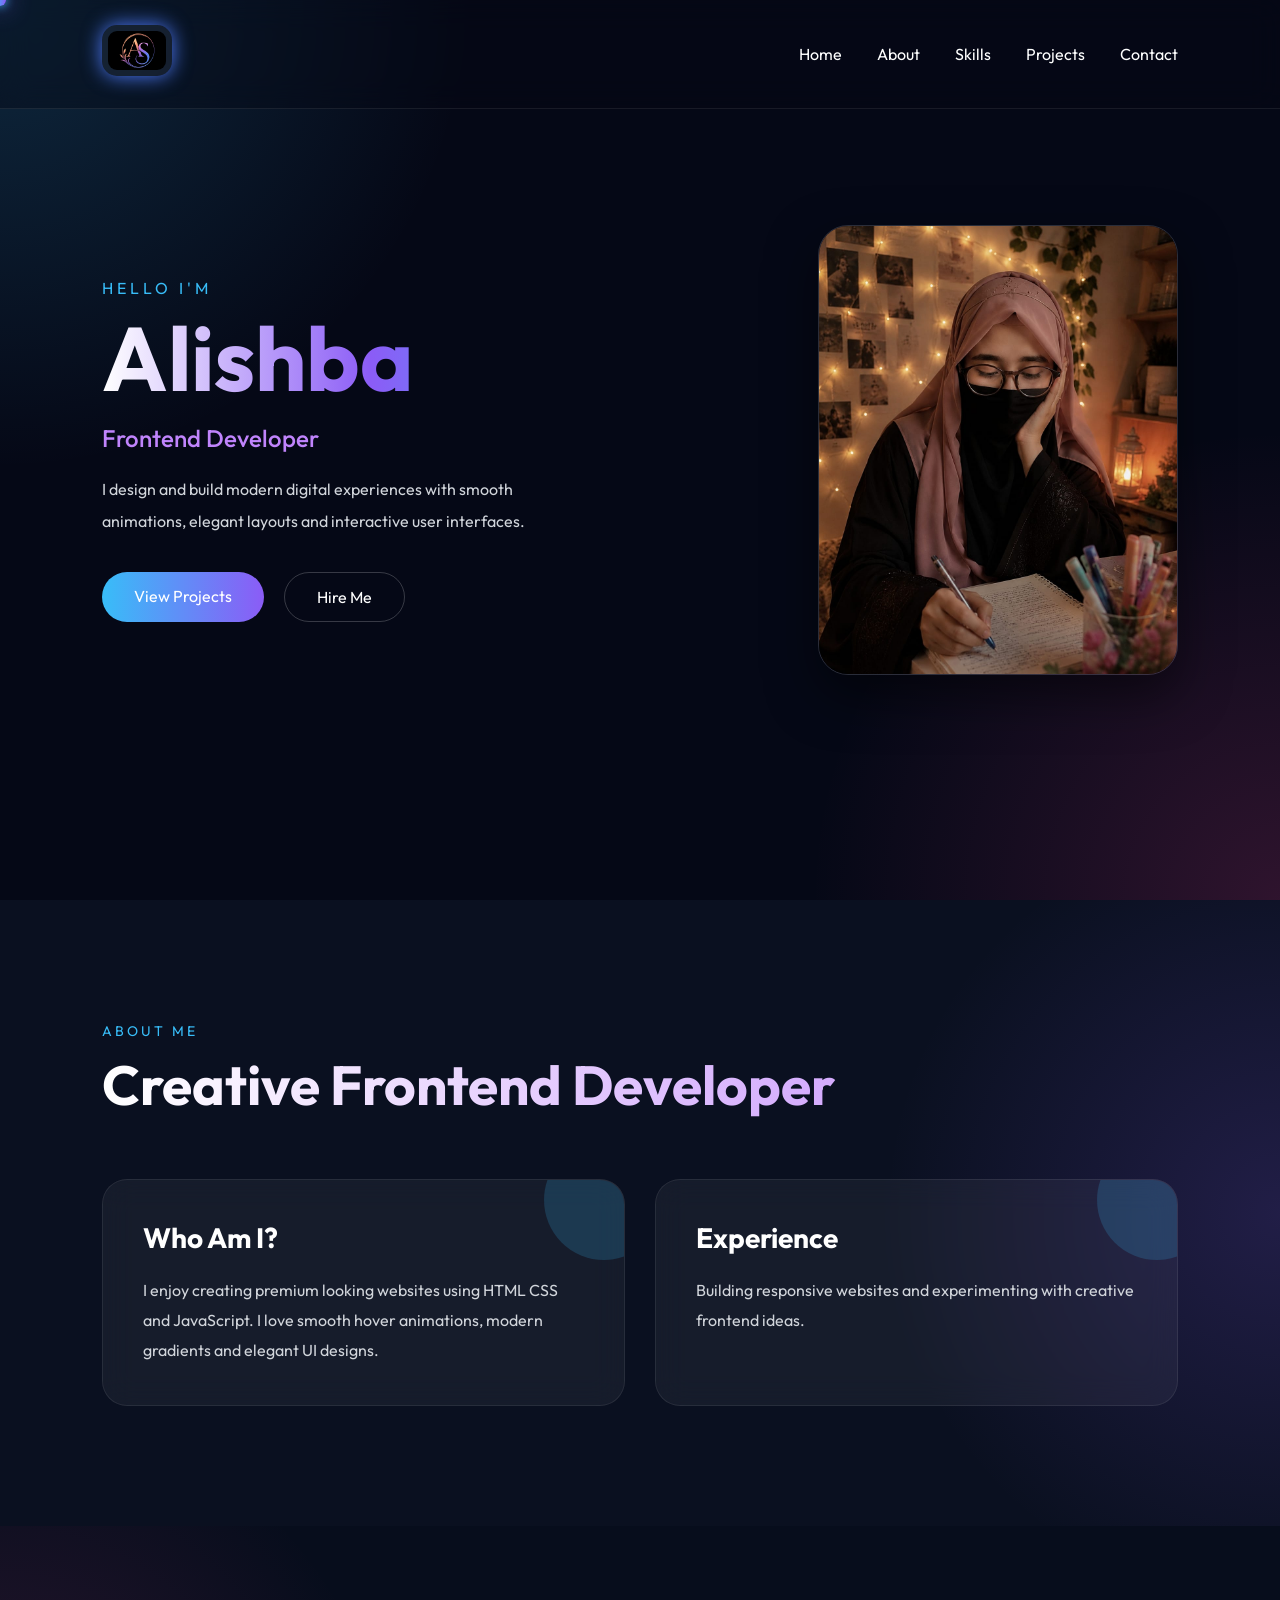
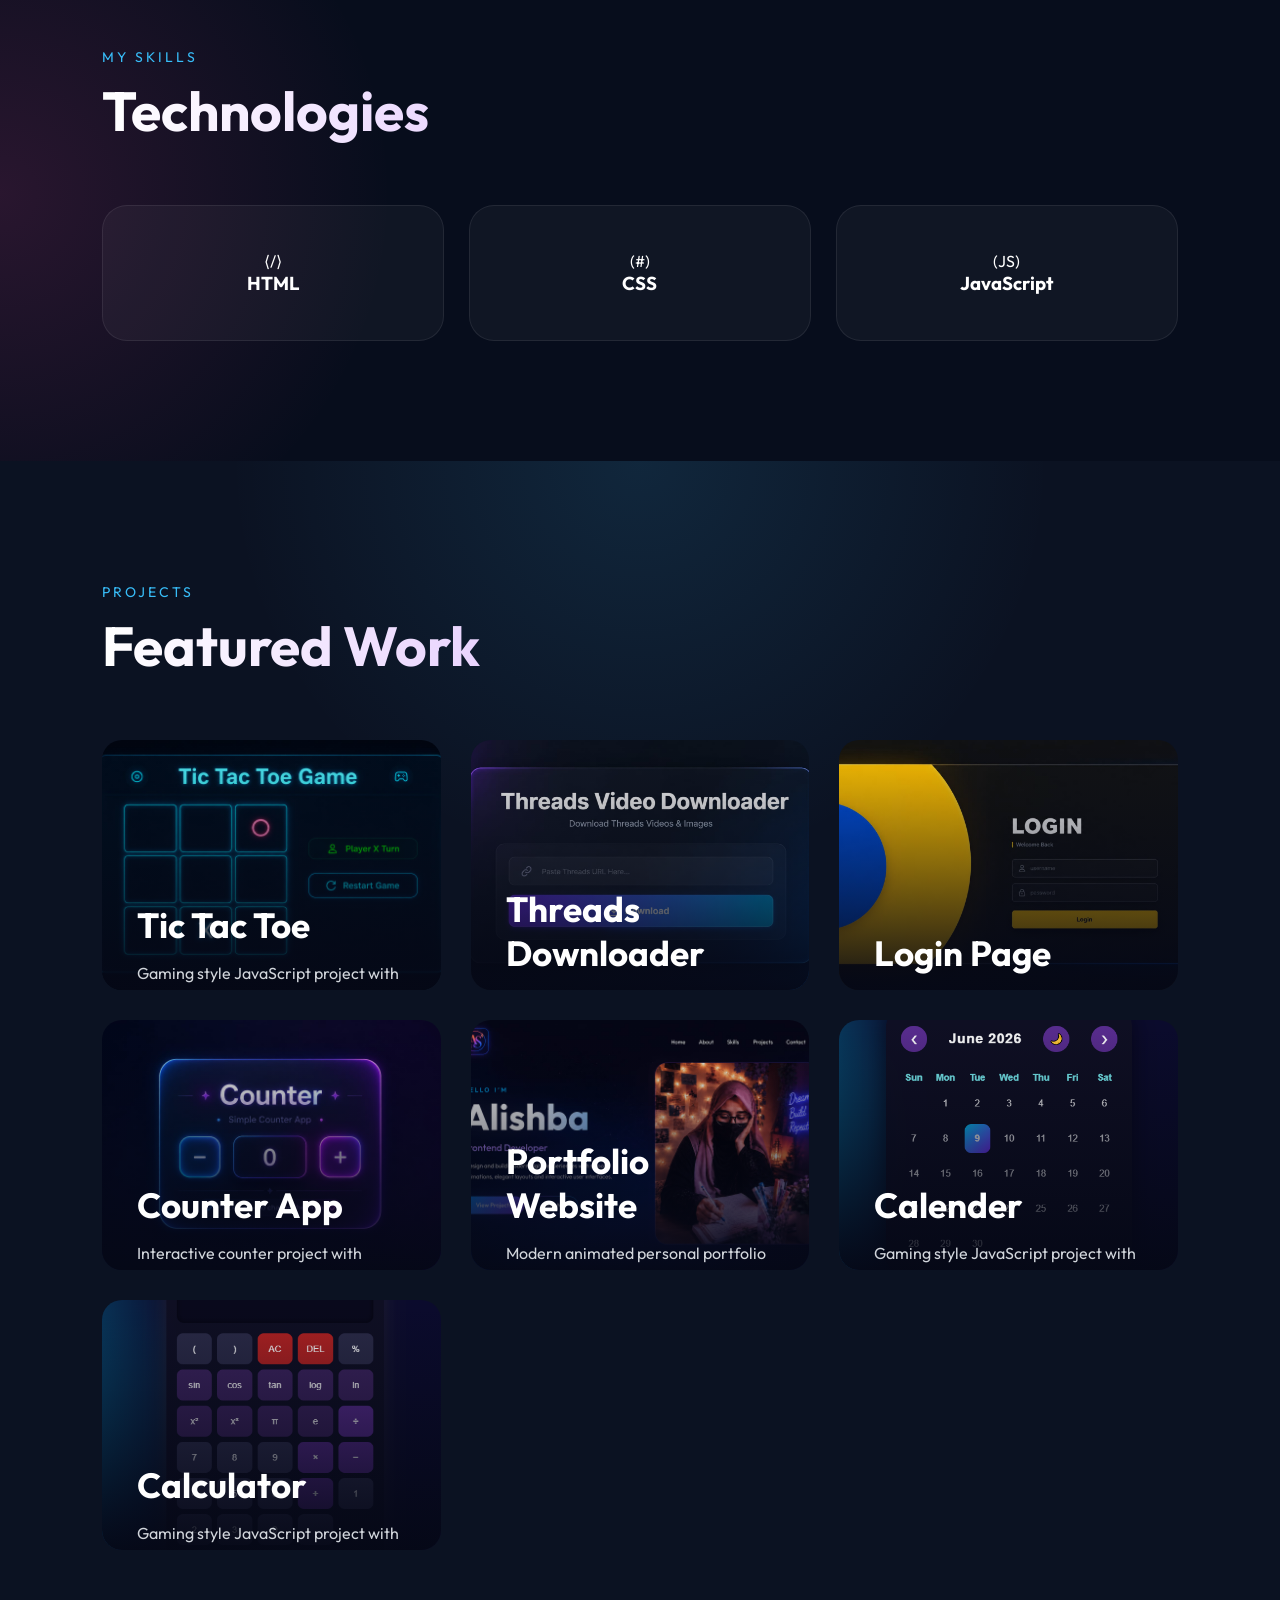
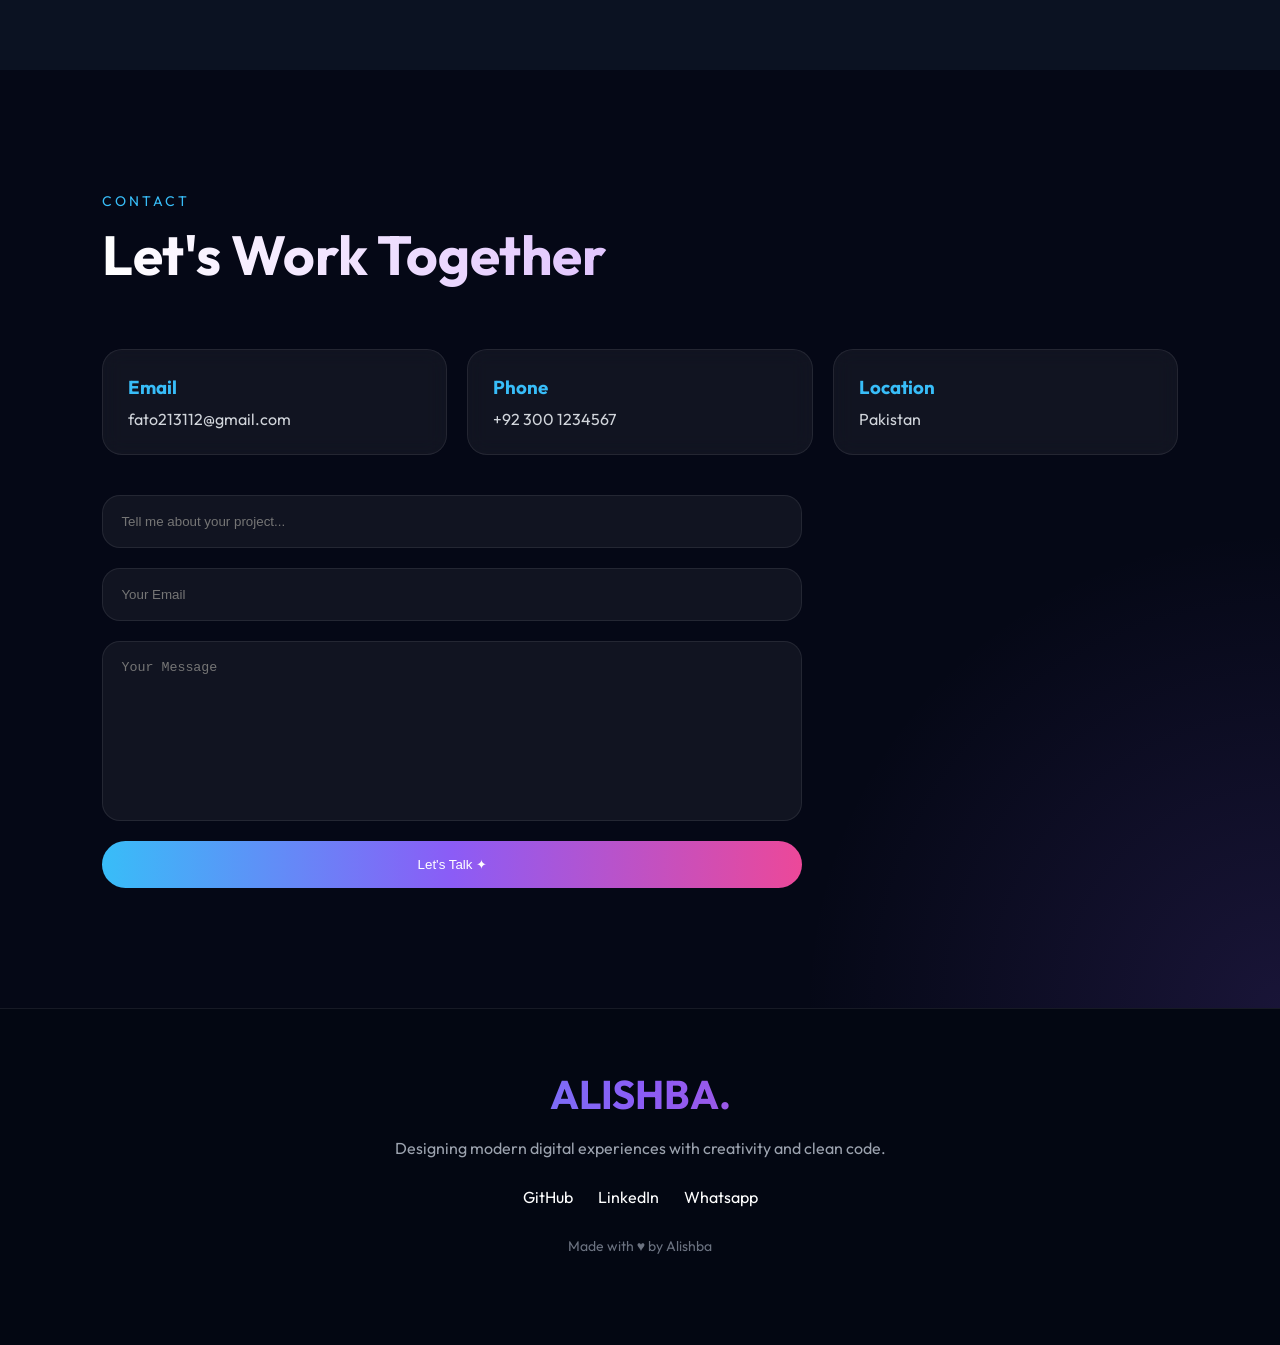
==== commit 924e252a: "updated project" ====
--- a/index.html
+++ b/index.html
@@ -18,8 +18,9 @@
    <div class="cursor-dot"></div>
   <!-- NAVBAR -->
   <nav>
-     <h1 class="logo">A|S
-   </h1>
+     <div class="logo">
+             <img src="image/logo.jpeg" alt="logo">
+     </div>
     <ul>
       <li><a href="#home">Home</a></li>
       <li><a href="#about">About</a></li>
@@ -99,21 +100,25 @@
 
     <div class="section-title">
       <span>MY SKILLS</span>
-      <h2>Technologies I Use</h2>
+      <h2>Technologies
+      </h2>
     </div>
 
 
     <div class="skills-grid">
 
       <div class="skill-card">
+        <div class="skill-icon">⟨/⟩</div>
         <h3>HTML</h3>
       </div>
 
       <div class="skill-card">
+        <div class="skill-icon">(#)</div>
         <h3>CSS</h3>
       </div>
 
       <div class="skill-card">
+        <div class="skill-icon">(JS)</div>
         <h3>JavaScript</h3>
       </div>
     </div>
@@ -183,6 +188,27 @@
         </div>
       </div>
         </a>
+        <a href="calender.html" target="_blank" class="project-link">
+      <div class="project-card card6">
+        <div class="overlay"></div>
+
+        <div class="project-content">
+          <h3>Calender</h3>
+          <p>Gaming style JavaScript project with modern Design.</p>
+        </div>
+      </div>
+     </a>
+     <a href="calculator.html" target="_blank" class="project-link">
+      <div class="project-card card7">
+        <div class="overlay"></div>
+
+        <div class="project-content">
+          <h3>Calculator</h3>
+          <p>Gaming style JavaScript project with modern Design.</p>
+        </div>
+      </div>
+     </a>
+
     </div>
 
   </section>
--- a/style.css
+++ b/style.css
@@ -13,6 +13,15 @@
     color:white;
     overflow-x:hidden;
     background:#050816;
+}
+.logo img{
+    width: 70px;
+    height: auto;
+    border-radius: 15px;
+    background: rgba(255,255,255,0.05);
+    padding: 6px;
+    box-shadow: 0 0 20px #4f7cff;
+    /* filter: drop-shadow(0 0 10px #6c63ff); */
 }
 .cursor-dot{
 
@@ -499,7 +508,13 @@
 }
 
 .card5{
-    background:url('https://images.unsplash.com/photo-1498050108023-c5249f4df085?q=80&w=1200&auto=format&fit=crop') center/cover;
+    background:url(image/project.jpeg) center/cover;
+}
+.card6{
+    background:url(image/calender.png) center/cover;
+}
+.card7{
+    background:url(image/calculator1.png) center/cover;
 }
 
 .overlay{
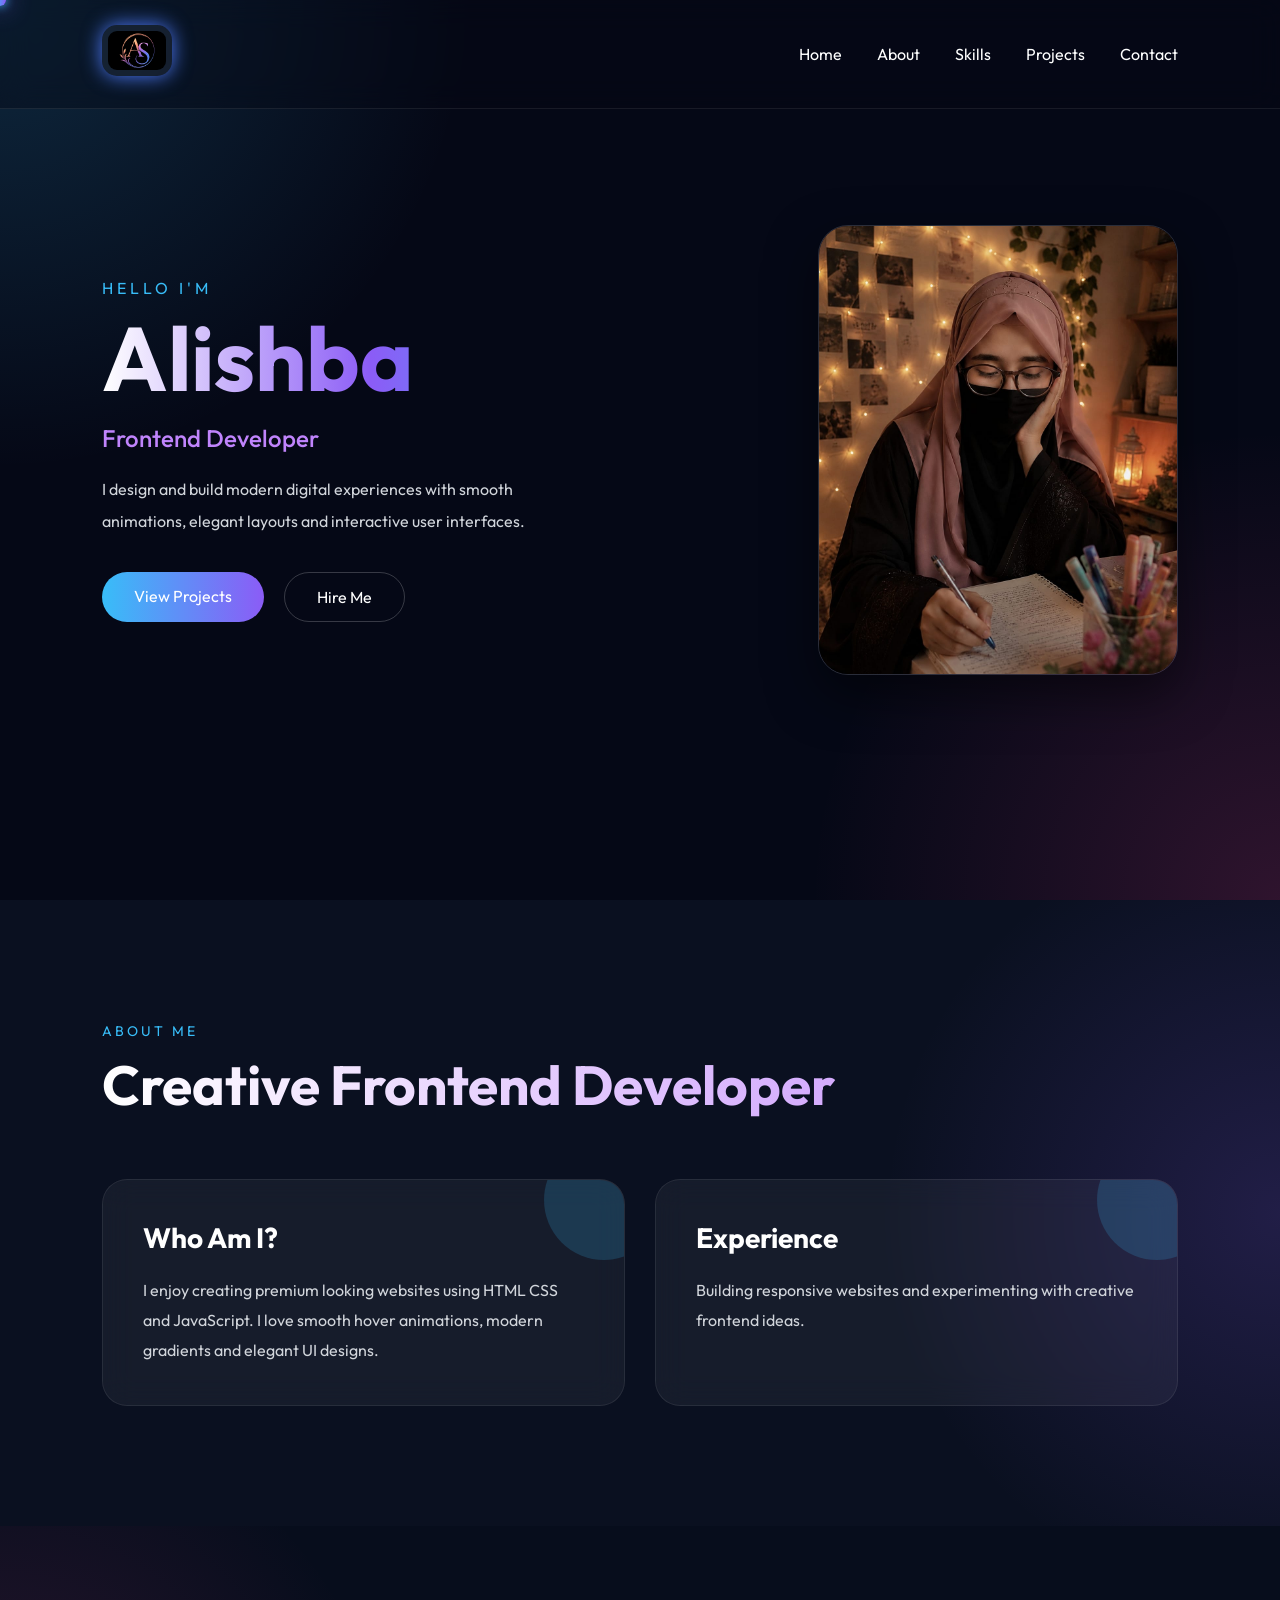
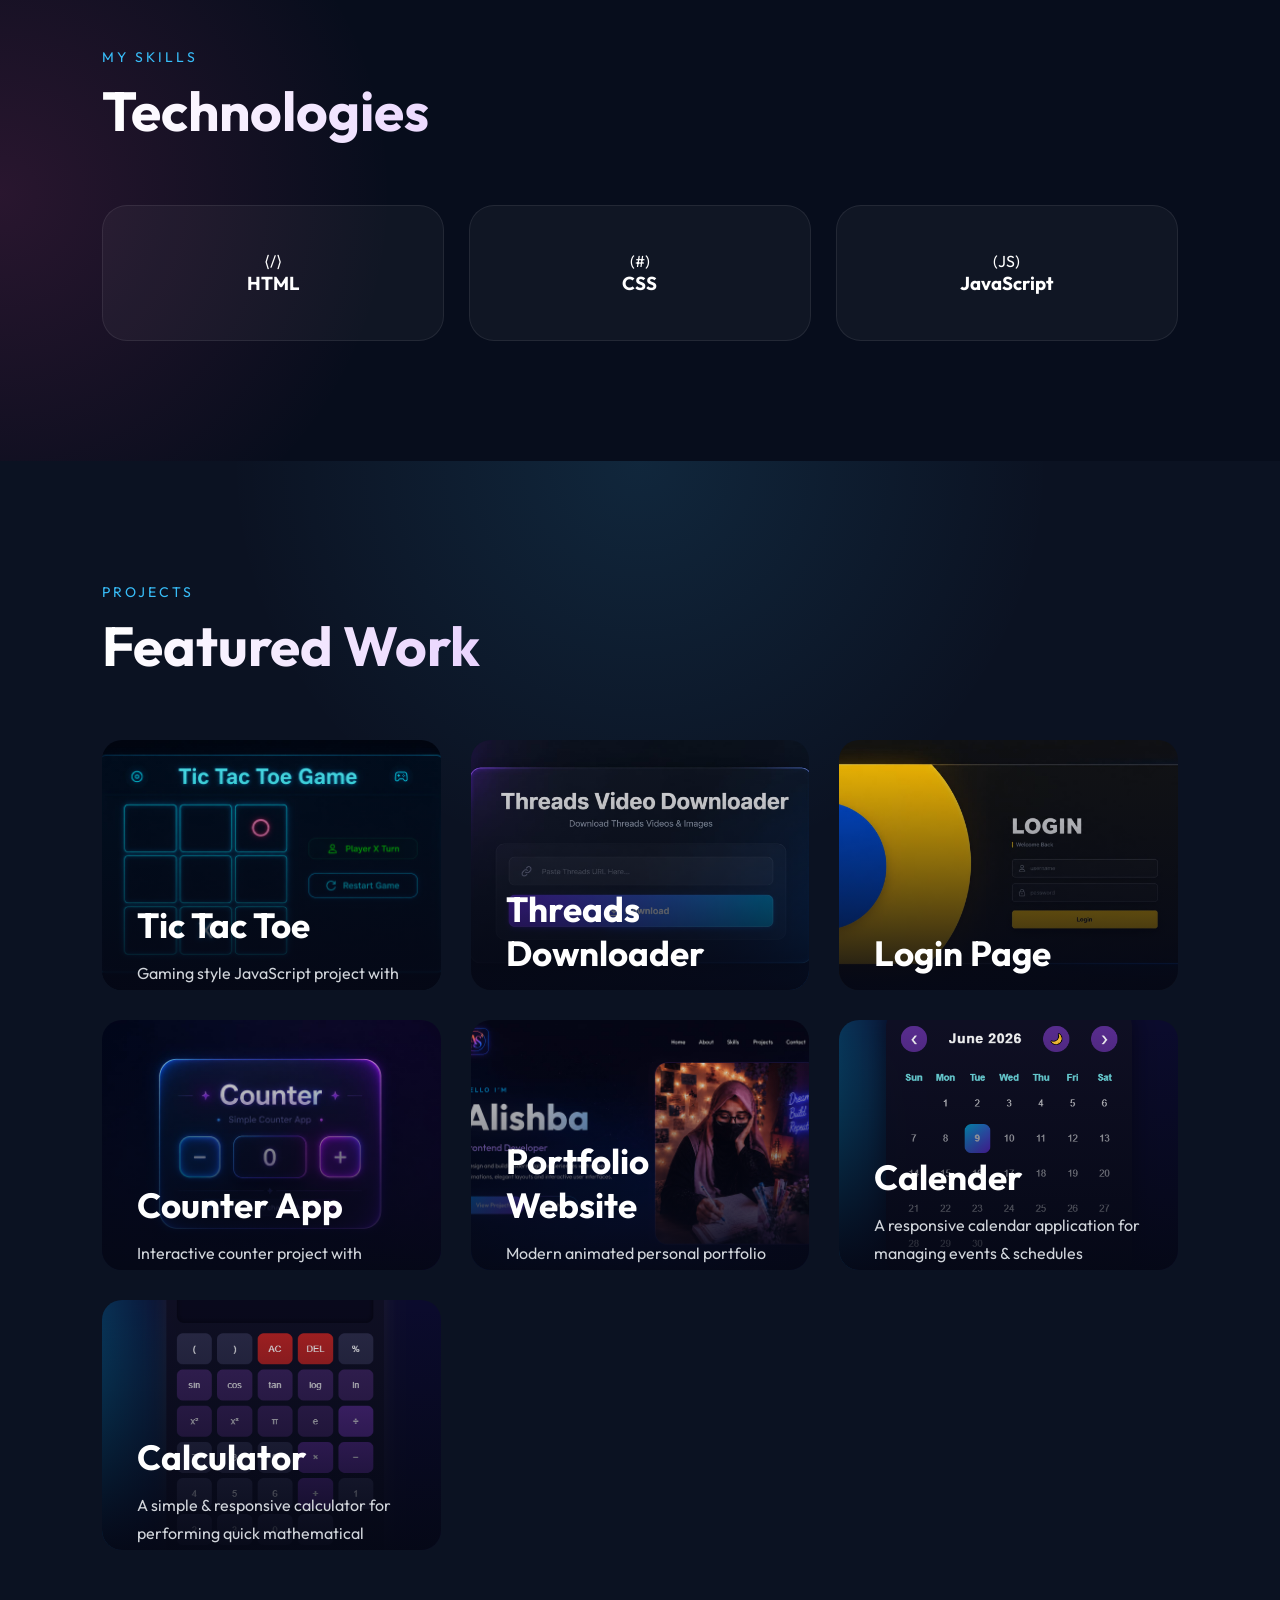
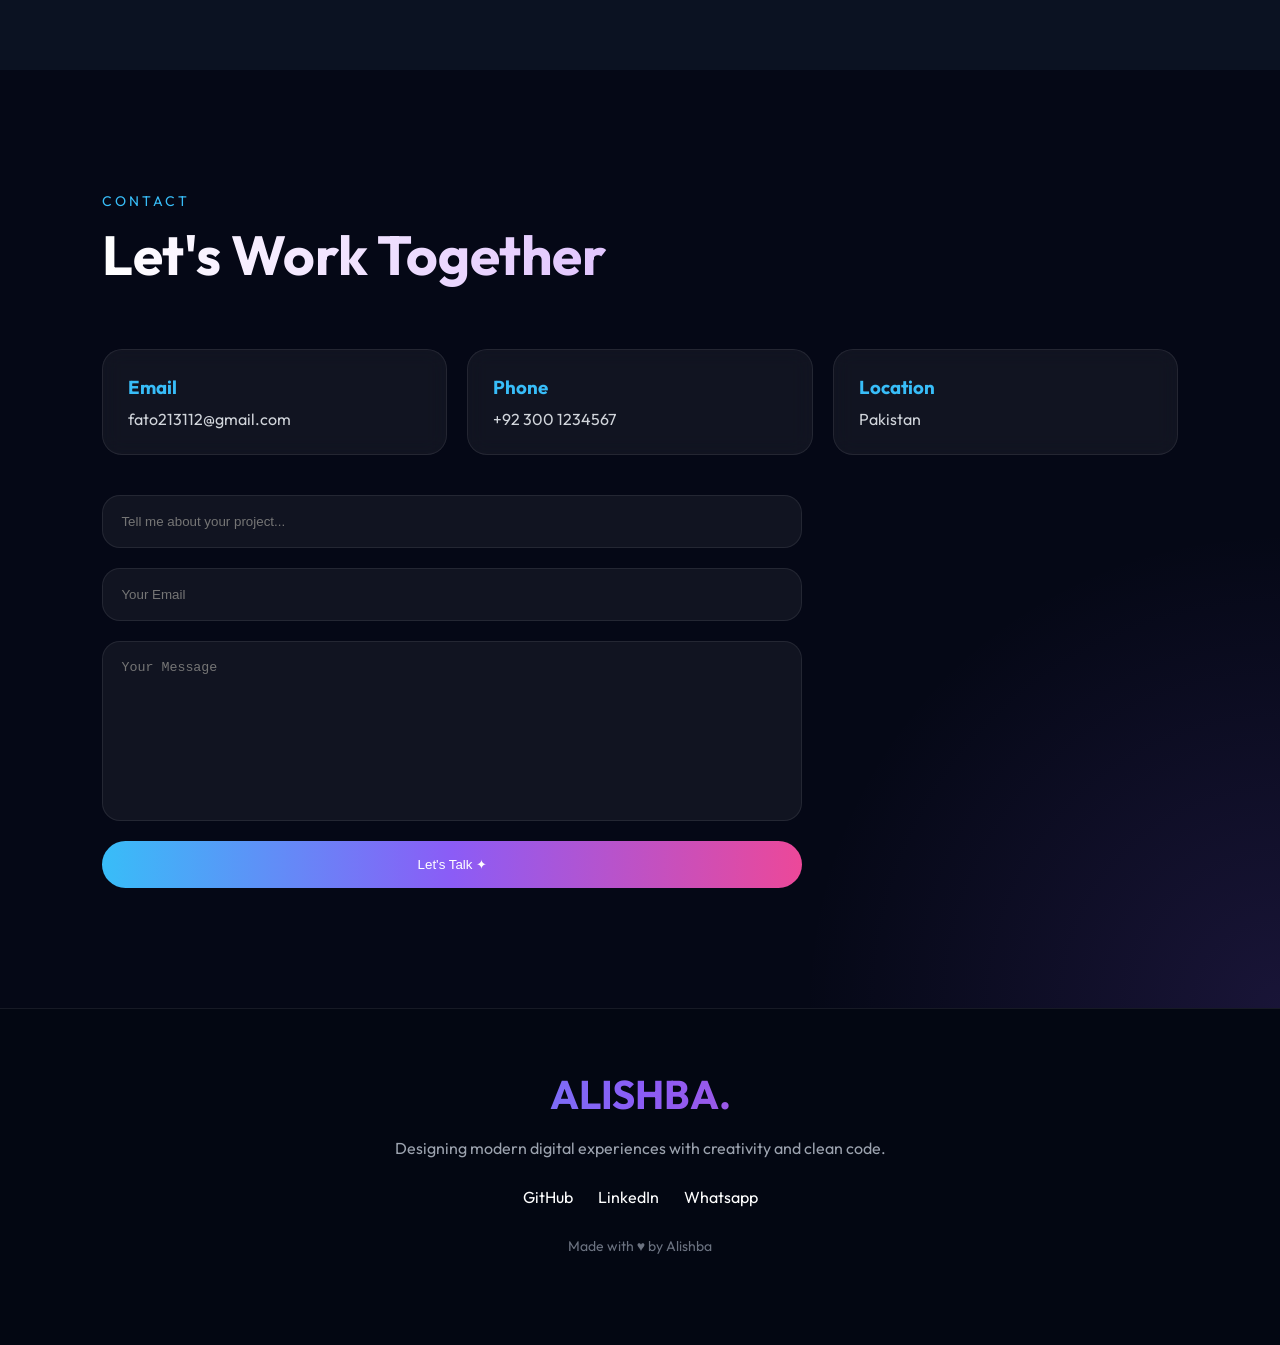
==== commit 595c5ece: "update project" ====
--- a/index.html
+++ b/index.html
@@ -194,7 +194,7 @@
 
         <div class="project-content">
           <h3>Calender</h3>
-          <p>Gaming style JavaScript project with modern Design.</p>
+          <p>A responsive calendar application for managing events & schedules efficiently.</p>
         </div>
       </div>
      </a>
@@ -204,7 +204,7 @@
 
         <div class="project-content">
           <h3>Calculator</h3>
-          <p>Gaming style JavaScript project with modern Design.</p>
+          <p>A simple & responsive calculator for performing quick mathematical calculations.</p>
         </div>
       </div>
      </a>
